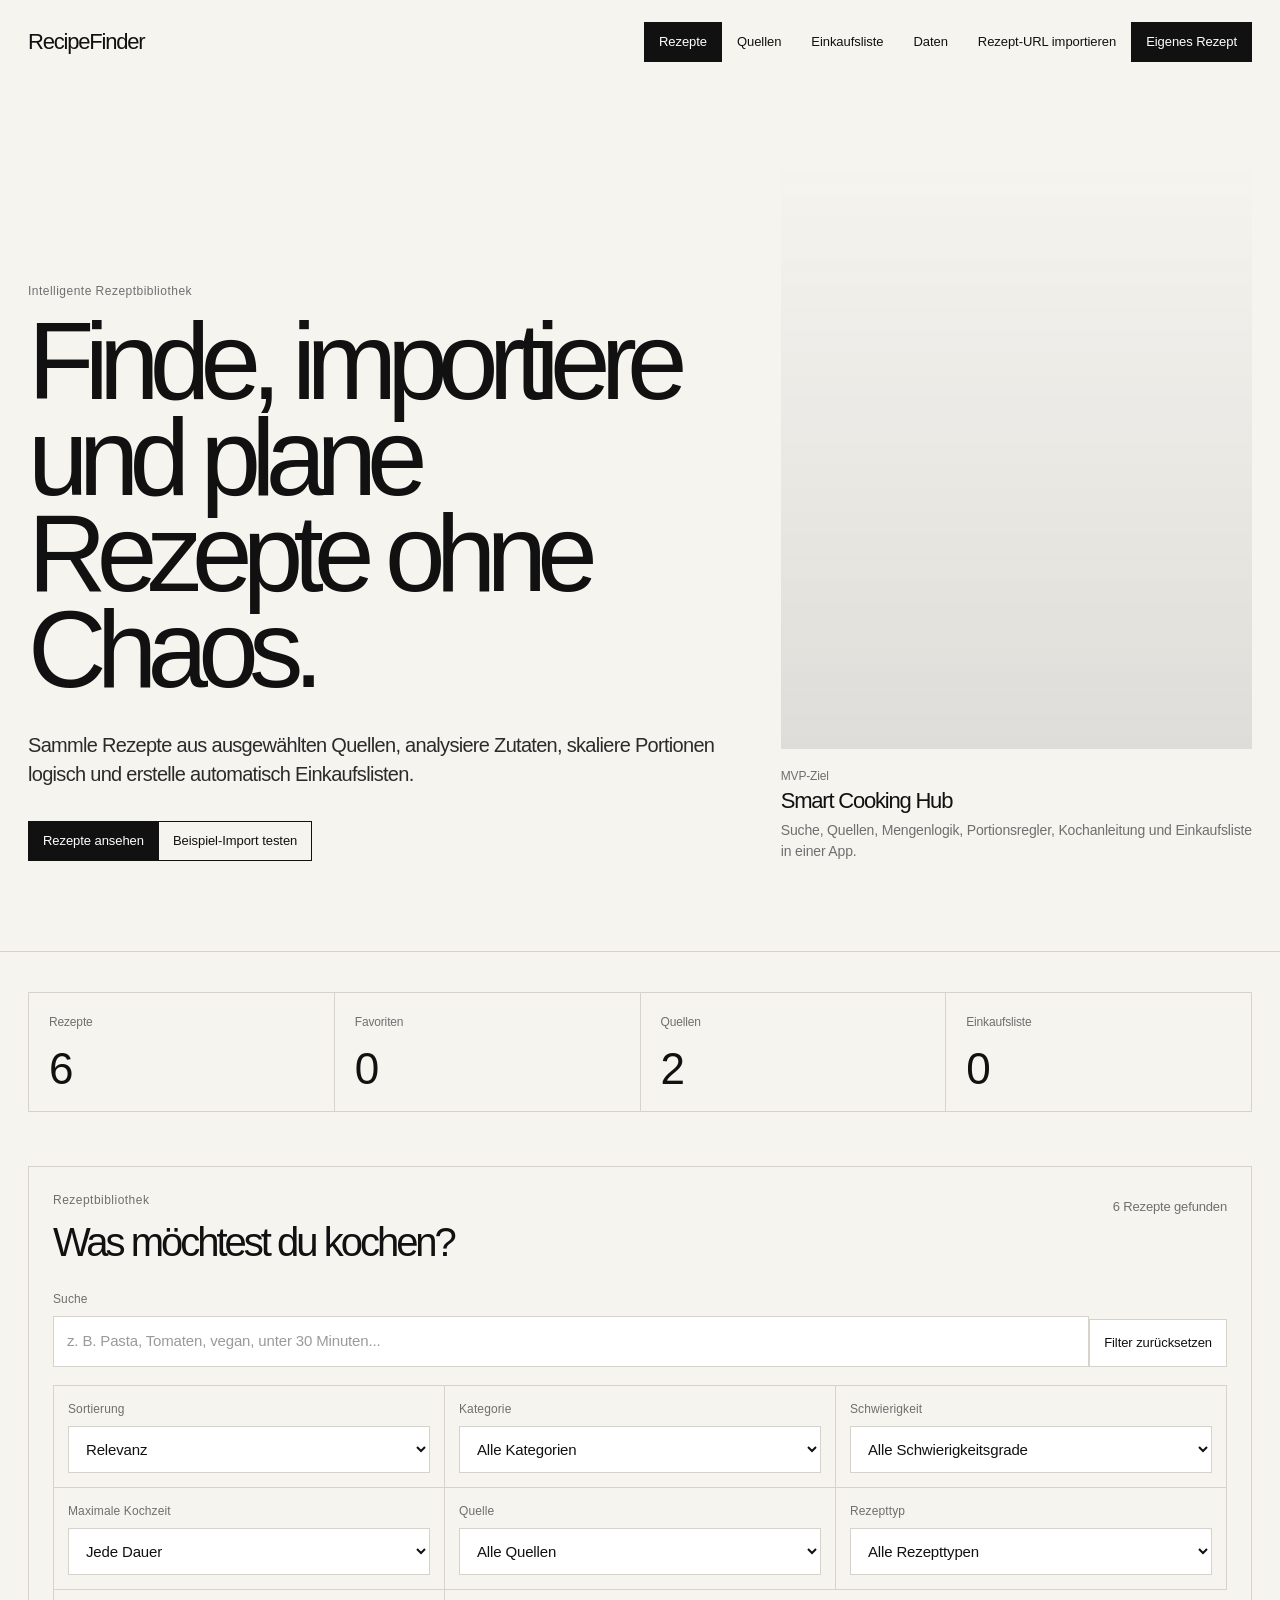
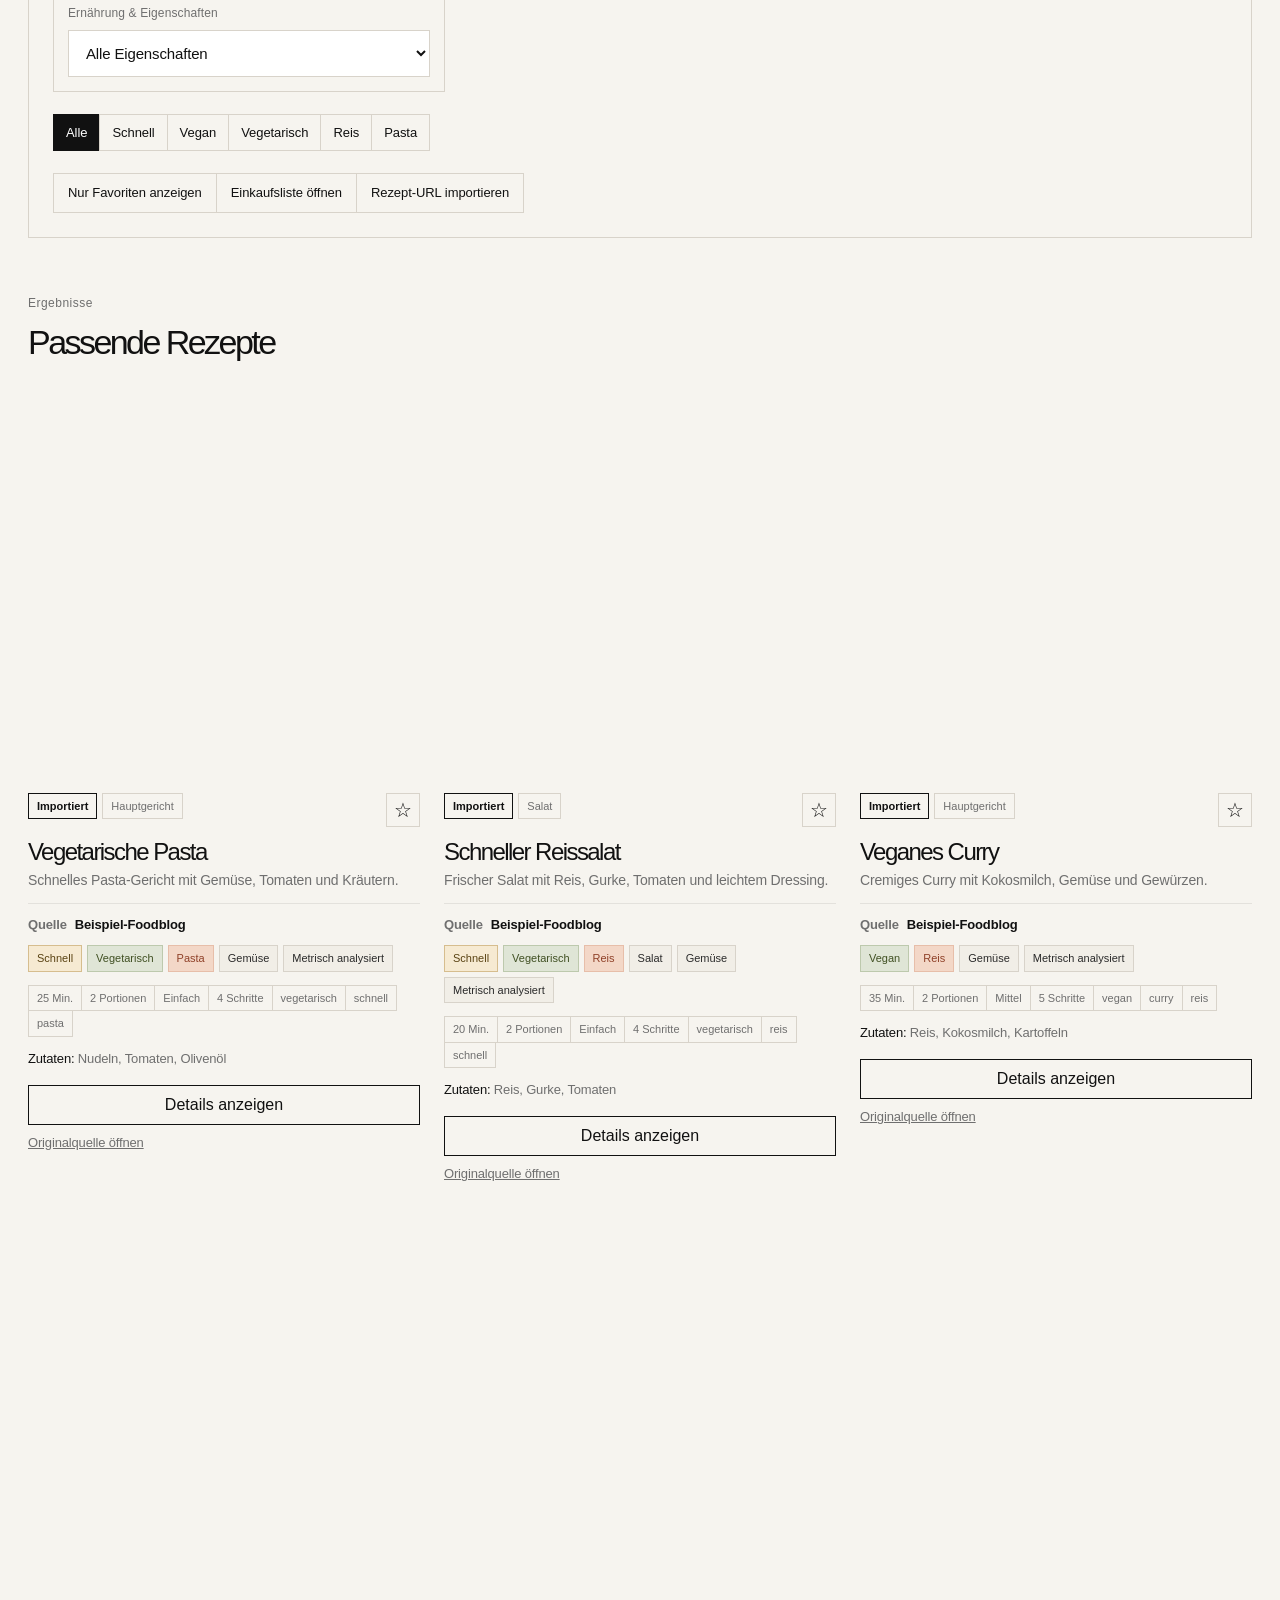
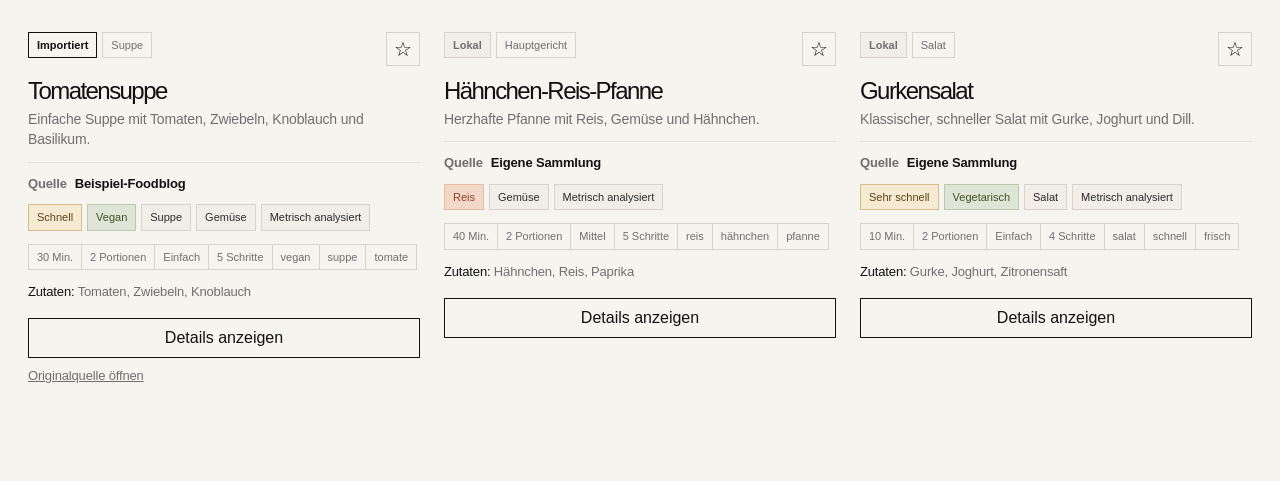
==== index.html @ 735d9ce2 "Add active filter chip script" ====
<!DOCTYPE html>
<html lang="de">
<head>
  <meta charset="UTF-8" />
  <meta name="viewport" content="width=device-width, initial-scale=1.0" />

  <title>RecipeFinder</title>

  <meta
    name="description"
    content="RecipeFinder ist eine moderne Rezept-App mit Rezeptsuche, erweiterten Filtern, Portionsskalierung, Einkaufsliste, Quellen-Manager, URL-Import-Simulation, Kochanleitungen, Rezeptbearbeitung, Quellenbearbeitung und Datenverwaltung."
  />

  <link rel="stylesheet" href="styles.css" />
</head>

<body>
  <a class="skip-link" href="#recipeLibrary">
    Direkt zu den Rezepten springen
  </a>

  <header class="app-header">
    <nav class="topbar" aria-label="Hauptnavigation">
      <a class="brand" href="#home" aria-label="RecipeFinder Startseite">
        <span class="brand-icon">🍽️</span>
        <span>RecipeFinder</span>
      </a>

      <div class="topbar-actions">
        <button class="nav-button active" type="button" data-view="recipes">
          Rezepte
        </button>

        <button class="nav-button" type="button" data-view="sources">
          Quellen
        </button>

        <button class="nav-button" type="button" data-view="shopping">
          Einkaufsliste
        </button>

        <button class="nav-button" type="button" data-view="settings">
          Daten
        </button>

        <button id="openUrlImportButton" class="ghost-button" type="button">
          Rezept-URL importieren
        </button>

        <button id="openAddRecipeButton" class="primary-button" type="button">
          Eigenes Rezept
        </button>
      </div>
    </nav>

    <section id="home" class="hero">
      <div class="hero-copy">
        <p class="eyebrow">Intelligente Rezeptbibliothek</p>

        <h1>Finde, importiere und plane Rezepte ohne Chaos.</h1>

        <p class="subtitle">
          Sammle Rezepte aus ausgewählten Quellen, analysiere Zutaten,
          skaliere Portionen logisch und erstelle automatisch Einkaufslisten.
        </p>

        <div class="hero-actions">
          <a class="primary-link" href="#recipeLibrary">
            Rezepte ansehen
          </a>

          <button id="openImportDemoButton" class="secondary-button" type="button">
            Beispiel-Import testen
          </button>
        </div>
      </div>

      <aside class="hero-card" aria-label="App-Vorteile">
        <div class="hero-card-icon">🥘</div>

        <p class="hero-card-label">MVP-Ziel</p>

        <h2>Smart Cooking Hub</h2>

        <p>
          Suche, Quellen, Mengenlogik, Portionsregler, Kochanleitung und Einkaufsliste in einer App.
        </p>
      </aside>
    </section>
  </header>

  <main class="container">
    <section class="dashboard" aria-label="App-Übersicht">
      <article class="stat-card">
        <span class="stat-label">Rezepte</span>
        <strong id="totalRecipeCount">0</strong>
      </article>

      <article class="stat-card">
        <span class="stat-label">Favoriten</span>
        <strong id="favoriteCount">0</strong>
      </article>

      <article class="stat-card">
        <span class="stat-label">Quellen</span>
        <strong id="sourceCount">0</strong>
      </article>

      <article class="stat-card">
        <span class="stat-label">Einkaufsliste</span>
        <strong id="shoppingCount">0</strong>
      </article>
    </section>

    <section id="recipesView" class="app-view active-view">
      <section id="recipeLibrary" class="search-panel" aria-label="Rezeptsuche und Filter">
        <div class="section-heading">
          <div>
            <p class="eyebrow">Rezeptbibliothek</p>
            <h2>Was möchtest du kochen?</h2>
          </div>

          <p id="resultCount" class="result-count">
            0 Rezepte gefunden
          </p>
        </div>

        <div class="search-row">
          <label class="search-label" for="searchInput">
            Suche
            <input
              id="searchInput"
              type="search"
              placeholder="z. B. Pasta, Tomaten, vegan, unter 30 Minuten..."
              autocomplete="off"
            />
          </label>

          <button id="resetFiltersButton" class="reset-button" type="button">
            Filter zurücksetzen
          </button>
        </div>

        <div class="filter-grid">
          <label>
            Sortierung
            <select id="sortSelect">
              <option value="relevance">Relevanz</option>
              <option value="time">Kochzeit</option>
              <option value="title">Alphabetisch</option>
              <option value="newest">Neueste zuerst</option>
            </select>
          </label>

          <label>
            Kategorie
            <select id="categorySelect">
              <option value="all">Alle Kategorien</option>
              <option value="Hauptgericht">Hauptgericht</option>
              <option value="Salat">Salat</option>
              <option value="Suppe">Suppe</option>
              <option value="Dessert">Dessert</option>
              <option value="Snack">Snack</option>
            </select>
          </label>

          <label>
            Schwierigkeit
            <select id="difficultySelect">
              <option value="all">Alle Schwierigkeitsgrade</option>
              <option value="Einfach">Einfach</option>
              <option value="Mittel">Mittel</option>
              <option value="Schwer">Schwer</option>
            </select>
          </label>

          <label>
            Maximale Kochzeit
            <select id="maxTimeSelect">
              <option value="all">Jede Dauer</option>
              <option value="15">Bis 15 Minuten</option>
              <option value="30">Bis 30 Minuten</option>
              <option value="45">Bis 45 Minuten</option>
              <option value="60">Bis 60 Minuten</option>
            </select>
          </label>

          <label>
            Quelle
            <select id="sourceFilterSelect">
              <option value="all">Alle Quellen</option>
            </select>
          </label>

          <label>
            Rezepttyp
            <select id="recipeTypeSelect">
              <option value="all">Alle Rezepttypen</option>
              <option value="custom">Eigene Rezepte</option>
              <option value="imported">Importierte Rezepte</option>
              <option value="local">Lokale Beispielrezepte</option>
            </select>
          </label>

          <label>
            Ernährung & Eigenschaften
            <select id="featureFilterSelect">
              <option value="all">Alle Eigenschaften</option>
              <option value="vegan">Vegan</option>
              <option value="vegetarisch">Vegetarisch</option>
              <option value="schnell">Schnell</option>
              <option value="sehr schnell">Sehr schnell</option>
              <option value="pasta">Pasta</option>
              <option value="reis">Reis</option>
              <option value="suppe">Suppe</option>
              <option value="salat">Salat</option>
              <option value="gemüse">Gemüse</option>
              <option value="glutenfrei">Glutenfrei</option>
              <option value="milchfrei">Milchfrei</option>
            </select>
          </label>
        </div>

        <div class="quick-filters" aria-label="Schnellfilter">
          <button class="quick-filter active" type="button" data-filter="all">
            Alle
          </button>

          <button class="quick-filter" type="button" data-filter="schnell">
            Schnell
          </button>

          <button class="quick-filter" type="button" data-filter="vegan">
            Vegan
          </button>

          <button class="quick-filter" type="button" data-filter="vegetarisch">
            Vegetarisch
          </button>

          <button class="quick-filter" type="button" data-filter="reis">
            Reis
          </button>

          <button class="quick-filter" type="button" data-filter="pasta">
            Pasta
          </button>
        </div>

        <div id="activeFilterChips" class="active-filter-chips" aria-live="polite"></div>

        <div class="toolbar">
          <div class="toolbar-actions">
            <button id="favoriteFilterButton" class="toolbar-button" type="button">
              Nur Favoriten anzeigen
            </button>

            <button id="openShoppingButton" class="toolbar-button" type="button">
              Einkaufsliste öffnen
            </button>

            <button id="openUrlImportButtonSecondary" class="toolbar-button" type="button">
              Rezept-URL importieren
            </button>
          </div>
        </div>
      </section>

      <section aria-labelledby="recipesHeading">
        <div class="section-heading compact">
          <div>
            <p class="eyebrow">Ergebnisse</p>
            <h2 id="recipesHeading">Passende Rezepte</h2>
          </div>
        </div>

        <div id="recipeGrid" class="recipe-grid"></div>
      </section>
    </section>

    <section id="sourcesView" class="app-view">
      <div class="section-heading">
        <div>
          <p class="eyebrow">Quellen-Manager</p>
          <h2>Rezeptquellen verwalten</h2>
        </div>

        <button id="openAddSourceButton" class="primary-button" type="button">
          Quelle hinzufügen
        </button>
      </div>

      <div class="info-card">
        <h3>Warum Quellen geprüft werden müssen</h3>

        <p>
          Der spätere echte Import muss prüfen, ob eine Homepage automatischen Zugriff erlaubt.
          Dieser Browser-Prototyp simuliert den Ablauf: Quelle hinzufügen, URL prüfen,
          Rezeptdaten erkennen, Zutaten analysieren und Mengen normalisieren.
        </p>
      </div>

      <div id="sourceList" class="source-list"></div>

      <section class="import-panel" aria-labelledby="importHeading">
        <div class="section-heading compact">
          <div>
            <p class="eyebrow">Import-Simulation</p>
            <h2 id="importHeading">Import-Warteschlange</h2>
          </div>

          <div class="toolbar-actions">
            <button id="openUrlImportButtonSources" class="secondary-button" type="button">
              Rezept-URL importieren
            </button>

            <button id="runImportSimulationButton" class="secondary-button" type="button">
              Beispiel-Import starten
            </button>
          </div>
        </div>

        <div id="importLog" class="import-log"></div>
      </section>
    </section>

    <section id="shoppingView" class="app-view">
      <div class="section-heading">
        <div>
          <p class="eyebrow">Planung</p>
          <h2>Einkaufsliste</h2>
        </div>

        <button id="clearShoppingListButton" class="danger-outline-button" type="button">
          Liste leeren
        </button>
      </div>

      <form id="manualShoppingForm" class="inline-form">
        <label for="manualShoppingInput">
          Eigene Zutat hinzufügen
        </label>

        <div class="inline-form-row">
          <input
            id="manualShoppingInput"
            type="text"
            placeholder="z. B. 500 g Kartoffeln"
          />

          <button class="primary-button" type="submit">
            Hinzufügen
          </button>
        </div>
      </form>

      <div id="shoppingListItems" class="shopping-list"></div>
    </section>

    <section id="settingsView" class="app-view">
      <div class="section-heading">
        <div>
          <p class="eyebrow">Datenverwaltung</p>
          <h2>Export, Import und Zurücksetzen</h2>
        </div>
      </div>

      <div class="settings-grid">
        <article class="settings-card">
          <h3>Daten exportieren</h3>

          <p>
            Exportiere deine lokalen Prototyp-Daten als JSON. Enthalten sind eigene Rezepte,
            Favoriten, Einkaufsliste, Quellen und Importprotokoll.
          </p>

          <div class="button-row">
            <button id="exportDataButton" class="primary-button" type="button">
              Export erzeugen
            </button>

            <button id="copyExportButton" class="secondary-button" type="button">
              Export kopieren
            </button>
          </div>

          <textarea
            id="exportDataOutput"
            class="data-textarea"
            placeholder="Hier erscheint dein Datenexport."
            readonly
          ></textarea>
        </article>

        <article class="settings-card">
          <h3>Daten importieren</h3>

          <p>
            Füge hier einen zuvor exportierten JSON-Text ein. Bestehende lokale Daten werden
            dadurch ersetzt.
          </p>

          <form id="importDataForm" class="recipe-form">
            <label>
              JSON-Daten
              <textarea
                id="importDataInput"
                class="data-textarea"
                placeholder="{ ... }"
                required
              ></textarea>
            </label>

            <button class="submit-button" type="submit">
              Daten importieren
            </button>
          </form>
        </article>

        <article class="settings-card danger-zone">
          <h3>Zurücksetzen</h3>

          <p>
            Diese Aktionen betreffen nur die Daten in deinem aktuellen Browser. GitHub-Dateien
            werden dadurch nicht verändert.
          </p>

          <div class="button-column">
            <button id="clearUserDataButton" class="danger-outline-button" type="button">
              Eigene Daten löschen
            </button>

            <button id="resetDemoDataButton" class="danger-button" type="button">
              Prototyp vollständig zurücksetzen
            </button>
          </div>
        </article>

        <article class="settings-card">
          <h3>Speicherort</h3>

          <p>
            Der aktuelle Prototyp nutzt <strong>localStorage</strong>. Das bedeutet:
            Deine Daten liegen lokal in diesem Browser und werden nicht zwischen Geräten synchronisiert.
          </p>

          <ul class="settings-list">
            <li>Eigene Rezepte: lokal gespeichert</li>
            <li>Favoriten: lokal gespeichert</li>
            <li>Einkaufsliste: lokal gespeichert</li>
            <li>Quellen: lokal gespeichert</li>
            <li>Importprotokoll: lokal gespeichert</li>
          </ul>
        </article>
      </div>
    </section>
  </main>

  <div id="detailModal" class="modal hidden" role="dialog" aria-modal="true" aria-labelledby="modalTitle">
    <div class="modal-backdrop" data-close-modal="detail"></div>

    <div class="modal-content large-modal">
      <button class="modal-close" type="button" data-close-modal="detail" aria-label="Details schließen">
        ×
      </button>

      <div id="modalImage" class="modal-image"></div>

      <div class="modal-body">
        <p id="modalCategory" class="eyebrow"></p>

        <h2 id="modalTitle"></h2>

        <p id="modalDescription"></p>

        <div class="modal-meta">
          <span id="modalTime" class="tag"></span>
          <span id="modalDifficulty" class="tag"></span>
          <span id="modalSourceName" class="tag"></span>
        </div>

        <section class="serving-panel" aria-label="Portionen anpassen">
          <div>
            <p class="panel-label">Portionen</p>
            <p id="servingInfo" class="serving-info">Original: 2 Portionen</p>
          </div>

          <div class="serving-controls">
            <button id="decreaseServingsButton" type="button" aria-label="Portionen reduzieren">
              −
            </button>

            <strong id="currentServings">2</strong>

            <button id="increaseServingsButton" type="button" aria-label="Portionen erhöhen">
              +
            </button>
          </div>
        </section>

        <section>
          <div class="section-heading compact">
            <div>
              <p class="eyebrow">Normalisierte Zutaten</p>
              <h3>Zutatenliste</h3>
            </div>

            <button id="toggleOriginalIngredientsButton" class="small-button" type="button">
              Original anzeigen
            </button>
          </div>

          <ul id="modalIngredients" class="ingredient-list"></ul>
        </section>

        <section class="instruction-section" aria-labelledby="instructionsHeading">
          <div class="section-heading compact">
            <div>
              <p class="eyebrow">Kochanleitung</p>
              <h3 id="instructionsHeading">Zubereitung</h3>
            </div>
          </div>

          <ol id="modalInstructions" class="instruction-list"></ol>
        </section>

        <div class="modal-actions">
          <button id="modalShoppingButton" class="success-button" type="button">
            Zutaten zur Einkaufsliste hinzufügen
          </button>

          <button id="modalFavoriteButton" class="favorite-action-button" type="button">
            Als Favorit speichern
          </button>

          <button id="modalEditButton" class="secondary-button hidden" type="button">
            Eigenes Rezept bearbeiten
          </button>

          <button id="modalDeleteButton" class="danger-button hidden" type="button">
            Eigenes Rezept löschen
          </button>

          <a id="modalSource" class="dark-link-button" href="#" target="_blank" rel="noopener noreferrer">
            Originalrezept öffnen
          </a>
        </div>
      </div>
    </div>
  </div>

  <div id="addRecipeModal" class="modal hidden" role="dialog" aria-modal="true" aria-labelledby="addRecipeTitle">
    <div class="modal-backdrop" data-close-modal="addRecipe"></div>

    <div class="modal-content">
      <button class="modal-close" type="button" data-close-modal="addRecipe" aria-label="Formular schließen">
        ×
      </button>

      <p class="eyebrow">Eigenes Rezept</p>

      <h2 id="addRecipeTitle">Rezept hinzufügen</h2>

      <p id="addRecipeIntro">
        Trage ein eigenes Rezept ein. Zutaten können mit Mengen angegeben werden,
        zum Beispiel: <strong>200 g Pasta</strong> oder <strong>Salz nach Geschmack</strong>.
      </p>

      <form id="addRecipeForm" class="recipe-form">
        <label>
          Rezeptname
          <input
            id="newRecipeTitle"
            type="text"
            placeholder="z. B. Zitronenpasta"
            required
          />
        </label>

        <label>
          Beschreibung
          <textarea
            id="newRecipeDescription"
            placeholder="Kurze Beschreibung des Rezepts"
            required
          ></textarea>
        </label>

        <div class="form-grid">
          <label>
            Kategorie
            <select id="newRecipeCategory">
              <option value="Hauptgericht">Hauptgericht</option>
              <option value="Salat">Salat</option>
              <option value="Suppe">Suppe</option>
              <option value="Dessert">Dessert</option>
              <option value="Snack">Snack</option>
            </select>
          </label>

          <label>
            Schwierigkeit
            <select id="newRecipeDifficulty">
              <option value="Einfach">Einfach</option>
              <option value="Mittel">Mittel</option>
              <option value="Schwer">Schwer</option>
            </select>
          </label>
        </div>

        <div class="form-grid">
          <label>
            Portionen
            <input
              id="newRecipeServings"
              type="number"
              min="1"
              max="20"
              value="2"
              required
            />
          </label>

          <label>
            Kochzeit in Minuten
            <input
              id="newRecipeTime"
              type="number"
              min="1"
              max="999"
              value="30"
              required
            />
          </label>
        </div>

        <label>
          Symbol
          <select id="newRecipeIcon">
            <option value="🍽️">🍽️ Allgemein</option>
            <option value="🍝">🍝 Pasta</option>
            <option value="🥗">🥗 Salat</option>
            <option value="🍛">🍛 Curry</option>
            <option value="🍅">🍅 Suppe</option>
            <option value="🍚">🍚 Reis</option>
            <option value="🍰">🍰 Dessert</option>
            <option value="🥪">🥪 Snack</option>
          </select>
        </label>

        <label>
          Zutaten
          <textarea
            id="newRecipeIngredients"
            placeholder="200 g Pasta&#10;1 EL Olivenöl&#10;Salz nach Geschmack"
            required
          ></textarea>

          <span class="form-help">
            Eine Zutat pro Zeile. Mengen werden im Prototyp einfach analysiert.
          </span>
        </label>

        <label>
          Zubereitungsschritte
          <textarea
            id="newRecipeInstructions"
            placeholder="Pasta in Salzwasser kochen.&#10;Olivenöl in einer Pfanne erhitzen.&#10;Alles vermengen und servieren."
          ></textarea>

          <span class="form-help">
            Ein Schritt pro Zeile. Wenn du das Feld leer lässt, erzeugt die App eine einfache Platzhalter-Anleitung.
          </span>
        </label>

        <label>
          Tags
          <input
            id="newRecipeTags"
            type="text"
            placeholder="schnell, vegetarisch, pasta"
          />

          <span class="form-help">
            Mehrere Tags mit Komma trennen.
          </span>
        </label>

        <label>
          Quellen-Link
          <input
            id="newRecipeSourceUrl"
            type="url"
            placeholder="https://example.com"
          />

          <span class="form-help">
            Optional. Bei eigenen Rezepten kannst du das Feld leer lassen.
          </span>
        </label>

        <button id="saveRecipeButton" class="submit-button" type="submit">
          Rezept speichern
        </button>
      </form>
    </div>
  </div>

  <div id="addSourceModal" class="modal hidden" role="dialog" aria-modal="true" aria-labelledby="addSourceTitle">
    <div class="modal-backdrop" data-close-modal="addSource"></div>

    <div class="modal-content">
      <button class="modal-close" type="button" data-close-modal="addSource" aria-label="Quelle schließen">
        ×
      </button>

      <p class="eyebrow">Rezeptquelle</p>

      <h2 id="addSourceTitle">Neue Homepage eintragen</h2>

      <p id="addSourceIntro">
        Im Browser-Prototyp wird der Import simuliert. In der späteren Backend-Version
        werden robots.txt, strukturierte Rezeptdaten, Sitemaps und Importfehler echt geprüft.
      </p>

      <form id="addSourceForm" class="recipe-form">
        <label>
          Quellenname
          <input
            id="newSourceName"
            type="text"
            placeholder="z. B. Mein Lieblings-Foodblog"
            required
          />
        </label>

        <label>
          Homepage-URL
          <input
            id="newSourceUrl"
            type="url"
            placeholder="https://example.com"
            required
          />
        </label>

        <label>
          Import-Häufigkeit
          <select id="newSourceFrequency">
            <option value="Manuell">Manuell</option>
            <option value="Wöchentlich">Wöchentlich</option>
            <option value="Täglich">Täglich</option>
          </select>
        </label>

        <button id="saveSourceButton" class="submit-button" type="submit">
          Quelle speichern
        </button>
      </form>
    </div>
  </div>

  <div id="importUrlModal" class="modal hidden" role="dialog" aria-modal="true" aria-labelledby="importUrlTitle">
    <div class="modal-backdrop" data-close-modal="importUrl"></div>

    <div class="modal-content">
      <button class="modal-close" type="button" data-close-modal="importUrl" aria-label="URL-Import schließen">
        ×
      </button>

      <p class="eyebrow">Rezept-URL importieren</p>

      <h2 id="importUrlTitle">Rezept aus URL hinzufügen</h2>

      <p>
        In diesem Browser-Prototyp wird der Import simuliert. Die App prüft die URL,
        erstellt einen nachvollziehbaren Importstatus und speichert ein normalisiertes
        Beispielrezept mit Original-Link.
      </p>

      <div class="notice-card">
        <strong>Hinweis:</strong>
        Echte Webseiten können erst mit einem Backend zuverlässig geladen werden.
        Dafür braucht die App später einen Import-Service, der CORS, robots.txt,
        strukturierte Rezeptdaten und rechtliche Vorgaben berücksichtigt.
      </div>

      <form id="importUrlForm" class="recipe-form">
        <label>
          Rezept-URL
          <input
            id="recipeUrlInput"
            type="url"
            placeholder="https://example.com/mein-rezept"
            required
          />
        </label>

        <label>
          Gewünschter Rezeptname
          <input
            id="recipeUrlTitleInput"
            type="text"
            placeholder="Optional, z. B. Cremige Pasta"
          />

          <span class="form-help">
            Wenn du nichts eingibst, erzeugt die App einen passenden Namen aus der URL.
          </span>
        </label>

        <button class="submit-button" type="submit">
          URL-Import simulieren
        </button>
      </form>
    </div>
  </div>

  <div id="toast" class="toast hidden" role="status" aria-live="polite"></div>

  <script src="script.js"></script>
  <script src="active-filters.js"></script>
</body>
</html>
---- styles.css ----
:root {
  --bg: #f6f4ef;
  --surface: #ffffff;
  --surface-soft: #f1eee7;
  --surface-muted: #e7e2d8;

  --text: #111111;
  --text-soft: #2b2b2b;
  --muted: #6f6f6f;
  --muted-light: #9a9a9a;

  --border: #d8d3ca;
  --border-strong: #a9a39a;

  --primary: #111111;
  --primary-hover: #343434;
  --accent: #c7b299;
  --accent-soft: #ece4d8;

  --warning: #f6ead2;
  --warning-strong: #d6bd8e;
  --danger: #e9c6bb;
  --danger-strong: #c98978;
  --success: #dfe5d6;
  --success-strong: #bdc9ad;
  --info: #e7e7e7;

  --shadow-soft: 0 14px 32px rgba(0, 0, 0, 0.045);
  --shadow-medium: 0 26px 70px rgba(0, 0, 0, 0.1);
  --shadow-strong: 0 34px 96px rgba(0, 0, 0, 0.34);

  --radius-none: 0;
  --content-width: 1320px;

  --photo-pasta: url("https://images.unsplash.com/photo-1551183053-bf91a1d81141?auto=format&fit=crop&w=1600&q=85");
  --photo-salad: url("https://images.unsplash.com/photo-1512621776951-a57141f2eefd?auto=format&fit=crop&w=1600&q=85");
  --photo-curry: url("https://images.unsplash.com/photo-1455619452474-d2be8b1e70cd?auto=format&fit=crop&w=1600&q=85");
  --photo-soup: url("https://images.unsplash.com/photo-1547592166-23ac45744acd?auto=format&fit=crop&w=1600&q=85");
  --photo-rice: url("https://images.unsplash.com/photo-1512058564366-18510be2db19?auto=format&fit=crop&w=1600&q=85");
  --photo-dessert: url("https://images.unsplash.com/photo-1488477181946-6428a0291777?auto=format&fit=crop&w=1600&q=85");
  --photo-snack: url("https://images.unsplash.com/photo-1528735602780-2552fd46c7af?auto=format&fit=crop&w=1600&q=85");
  --photo-default: url("https://images.unsplash.com/photo-1498837167922-ddd27525d352?auto=format&fit=crop&w=1600&q=85");
  --photo-hero: url("https://images.unsplash.com/photo-1495521821757-a1efb6729352?auto=format&fit=crop&w=1800&q=85");
}

* {
  box-sizing: border-box;
}

html {
  scroll-behavior: smooth;
}

body {
  margin: 0;
  background: var(--bg);
  color: var(--text);
  font-family:
    "Helvetica Neue",
    Helvetica,
    Arial,
    ui-sans-serif,
    system-ui,
    -apple-system,
    BlinkMacSystemFont,
    "Segoe UI",
    sans-serif;
  font-size: 16px;
  line-height: 1.5;
  letter-spacing: -0.01em;
}

body.modal-open {
  overflow: hidden;
}

button,
input,
select,
textarea {
  font: inherit;
}

button {
  color: inherit;
}

a {
  color: inherit;
}

.skip-link {
  position: fixed;
  top: 12px;
  left: 12px;
  z-index: 1000;
  transform: translateY(-140%);
  padding: 10px 14px;
  background: var(--text);
  color: white;
  font-size: 13px;
  font-weight: 600;
  text-decoration: none;
  transition: transform 0.2s ease;
}

.skip-link:focus {
  transform: translateY(0);
}

.app-header {
  background: var(--bg);
  border-bottom: 1px solid var(--border);
}

.topbar {
  width: min(var(--content-width), 100%);
  margin: 0 auto;
  padding: 22px 28px;
  display: grid;
  grid-template-columns: auto minmax(0, 1fr);
  gap: 24px;
  align-items: center;
}

.brand {
  display: inline-flex;
  align-items: center;
  gap: 10px;
  color: var(--text);
  font-size: 22px;
  font-weight: 500;
  letter-spacing: -0.055em;
  text-decoration: none;
}

.brand-icon {
  display: none;
}

.topbar-actions {
  display: flex;
  flex-wrap: wrap;
  justify-content: flex-end;
  gap: 0;
}

.nav-button,
.ghost-button,
.primary-button,
.secondary-button,
.primary-link,
.reset-button,
.toolbar-button,
.small-button,
.success-button,
.favorite-action-button,
.dark-link-button,
.danger-button,
.danger-outline-button,
.submit-button {
  min-height: 38px;
  border: 1px solid transparent;
  border-radius: 0;
  padding: 9px 14px;
  background: transparent;
  color: var(--text);
  font-size: 13px;
  font-weight: 500;
  letter-spacing: -0.005em;
  text-decoration: none;
  cursor: pointer;
  transition:
    background 0.18s ease,
    border-color 0.18s ease,
    color 0.18s ease,
    transform 0.18s ease;
}

.nav-button,
.ghost-button,
.secondary-button,
.reset-button,
.toolbar-button,
.small-button {
  border-color: transparent;
}

.nav-button:hover,
.ghost-button:hover,
.secondary-button:hover,
.reset-button:hover,
.toolbar-button:hover,
.small-button:hover {
  background: var(--surface-soft);
}

.nav-button.active,
.toolbar-button.active {
  background: var(--text);
  border-color: var(--text);
  color: white;
}

.primary-button,
.primary-link,
.submit-button {
  display: inline-flex;
  justify-content: center;
  align-items: center;
  background: var(--text);
  border-color: var(--text);
  color: white;
}

.primary-button:hover,
.primary-link:hover,
.submit-button:hover {
  background: var(--primary-hover);
  border-color: var(--primary-hover);
}

.secondary-button {
  display: inline-flex;
  justify-content: center;
  align-items: center;
  border-color: var(--border);
}

.hero {
  width: min(var(--content-width), 100%);
  margin: 0 auto;
  padding: 76px 28px 90px;
  display: grid;
  grid-template-columns: minmax(0, 0.95fr) minmax(360px, 0.65fr);
  gap: 64px;
  align-items: end;
}

.hero-copy {
  max-width: 860px;
}

.eyebrow {
  margin: 0 0 14px;
  color: var(--muted);
  font-size: 12px;
  font-weight: 500;
  letter-spacing: 0.04em;
  text-transform: none;
}

h1,
h2,
h3,
p {
  overflow-wrap: break-word;
}

h1,
h2,
h3 {
  color: var(--text);
  font-family:
    "Helvetica Neue",
    Helvetica,
    Arial,
    ui-sans-serif,
    system-ui,
    -apple-system,
    BlinkMacSystemFont,
    "Segoe UI",
    sans-serif;
}

h1 {
  margin: 0;
  max-width: 980px;
  font-size: clamp(54px, 8.5vw, 128px);
  line-height: 0.88;
  letter-spacing: -0.09em;
  font-weight: 400;
}

.subtitle {
  max-width: 700px;
  margin: 34px 0 0;
  color: var(--text-soft);
  font-size: 20px;
  line-height: 1.45;
  letter-spacing: -0.035em;
}

.hero-actions {
  display: flex;
  flex-wrap: wrap;
  gap: 0;
  margin-top: 32px;
}

.hero-actions .primary-link,
.hero-actions .secondary-button {
  border: 1px solid var(--text);
}

.hero-actions .secondary-button {
  margin-left: -1px;
}

.hero-card {
  position: relative;
  overflow: hidden;
  background: transparent;
  border: none;
  border-radius: 0;
  padding: 0;
  box-shadow: none;
}

.hero-card::before {
  content: "";
  display: block;
  aspect-ratio: 4 / 5;
  width: 100%;
  margin: 0 0 18px;
  background:
    linear-gradient(180deg, rgba(17, 17, 17, 0), rgba(17, 17, 17, 0.1)),
    var(--photo-hero);
  background-size: cover;
  background-position: center;
}

.hero-card-icon {
  display: none;
}

.hero-card-label {
  margin: 0 0 4px;
  color: var(--muted);
  font-size: 12px;
  font-weight: 500;
}

.hero-card h2 {
  margin: 0 0 8px;
  font-size: 22px;
  line-height: 1.08;
  letter-spacing: -0.055em;
  font-weight: 400;
}

.hero-card p:last-child {
  margin: 0;
  color: var(--muted);
  font-size: 14px;
  line-height: 1.45;
}

.container {
  width: min(var(--content-width), 100%);
  margin: 0 auto;
  padding: 40px 28px 96px;
}

.dashboard {
  display: grid;
  grid-template-columns: repeat(4, 1fr);
  gap: 0;
  margin-bottom: 54px;
  border-top: 1px solid var(--border);
  border-left: 1px solid var(--border);
}

.stat-card {
  background: transparent;
  border-right: 1px solid var(--border);
  border-bottom: 1px solid var(--border);
  border-radius: 0;
  padding: 20px;
  box-shadow: none;
}

.stat-label {
  display: block;
  margin-bottom: 16px;
  color: var(--muted);
  font-size: 12px;
  font-weight: 500;
}

.stat-card strong {
  display: block;
  font-size: 44px;
  line-height: 1;
  letter-spacing: -0.08em;
  font-weight: 400;
}

.app-view {
  display: none;
}

.app-view.active-view {
  display: block;
}

.search-panel,
.info-card,
.import-panel,
.inline-form {
  background: transparent;
  border: 1px solid var(--border);
  border-radius: 0;
  padding: 24px;
  box-shadow: none;
}

.search-panel {
  margin-bottom: 56px;
}

.section-heading {
  display: flex;
  justify-content: space-between;
  align-items: flex-start;
  gap: 24px;
  margin-bottom: 28px;
}

.section-heading h2,
.section-heading h3 {
  margin: 0;
  font-size: 40px;
  line-height: 0.98;
  letter-spacing: -0.075em;
  font-weight: 400;
}

.section-heading.compact {
  align-items: flex-end;
  margin-bottom: 28px;
}

.section-heading.compact h2,
.section-heading.compact h3 {
  font-size: 34px;
}

.result-count {
  margin: 6px 0 0;
  color: var(--muted);
  font-size: 13px;
  font-weight: 400;
  white-space: nowrap;
}

.search-row {
  display: grid;
  grid-template-columns: minmax(0, 1fr) auto;
  gap: 0;
  align-items: end;
  margin-bottom: 18px;
}

.search-label,
.filter-grid label,
.recipe-form label,
.inline-form label {
  display: grid;
  gap: 8px;
  color: var(--muted);
  font-size: 12px;
  font-weight: 500;
  letter-spacing: 0.01em;
  text-transform: none;
}

input,
select,
textarea {
  width: 100%;
  border: 1px solid var(--border);
  border-radius: 0;
  padding: 13px 13px;
  background: var(--surface);
  color: var(--text);
  font-size: 15px;
  letter-spacing: -0.01em;
  text-transform: none;
}

textarea {
  min-height: 104px;
  resize: vertical;
  line-height: 1.48;
}

input::placeholder,
textarea::placeholder {
  color: var(--muted-light);
}

input:focus,
select:focus,
textarea:focus,
button:focus,
a:focus {
  outline: 2px solid var(--text);
  outline-offset: 2px;
}

.reset-button {
  min-height: 48px;
  border-color: var(--border);
  background: var(--surface);
}

.filter-grid {
  display: grid;
  grid-template-columns: repeat(3, 1fr);
  gap: 0;
  margin-bottom: 22px;
  border-top: 1px solid var(--border);
  border-left: 1px solid var(--border);
}

.filter-grid label {
  padding: 14px;
  border-right: 1px solid var(--border);
  border-bottom: 1px solid var(--border);
}

.filter-grid input,
.filter-grid select {
  border-color: var(--border);
}

.quick-filters {
  display: flex;
  flex-wrap: wrap;
  gap: 0;
  padding-top: 0;
}

.quick-filter {
  min-height: 36px;
  border: 1px solid var(--border);
  border-radius: 0;
  margin-left: -1px;
  padding: 8px 12px;
  background: transparent;
  color: var(--text);
  font-size: 13px;
  font-weight: 400;
  letter-spacing: -0.005em;
  text-transform: none;
  cursor: pointer;
  transition:
    background 0.18s ease,
    color 0.18s ease,
    border-color 0.18s ease;
}

.quick-filter:first-child {
  margin-left: 0;
}

.quick-filter:hover {
  background: var(--surface-soft);
}

.quick-filter.active {
  background: var(--text);
  border-color: var(--text);
  color: white;
}

.toolbar {
  display: flex;
  justify-content: space-between;
  align-items: center;
  gap: 12px;
  margin-top: 22px;
  margin-bottom: 0;
}

.toolbar-actions {
  display: flex;
  flex-wrap: wrap;
  gap: 0;
}

.toolbar-button {
  border-color: var(--border);
  margin-left: -1px;
}

.toolbar-button:first-child {
  margin-left: 0;
}

.recipe-grid {
  display: grid;
  grid-template-columns: repeat(3, 1fr);
  gap: 42px 24px;
}

.recipe-card {
  overflow: visible;
  background: transparent;
  border: none;
  border-radius: 0;
  box-shadow: none;
  transition: opacity 0.18s ease;
}

.recipe-card:hover {
  transform: none;
  box-shadow: none;
}

.recipe-card:hover .recipe-image {
  filter: grayscale(0);
}

.recipe-image {
  display: block;
  min-height: 390px;
  border: none;
  font-size: 0;
  color: transparent;
  background-size: cover;
  background-position: center;
  position: relative;
  filter: grayscale(12%);
  transition: filter 0.18s ease;
}

.recipe-image::after {
  content: "";
  position: absolute;
  inset: 0;
  background: transparent;
}

.image-pasta {
  background-image: var(--photo-pasta);
}

.image-salad {
  background-image: var(--photo-salad);
}

.image-curry {
  background-image: var(--photo-curry);
}

.image-soup {
  background-image: var(--photo-soup);
}

.image-rice {
  background-image: var(--photo-rice);
}

.image-dessert {
  background-image: var(--photo-dessert);
}

.image-snack {
  background-image: var(--photo-snack);
}

.image-default {
  background-image: var(--photo-default);
}

.recipe-card-content {
  padding: 16px 0 0;
}

.card-header {
  display: flex;
  justify-content: space-between;
  align-items: center;
  gap: 12px;
}

.recipe-card h3 {
  margin: 12px 0 6px;
  font-size: 24px;
  line-height: 1.06;
  letter-spacing: -0.065em;
  font-weight: 400;
}

.recipe-card p {
  margin: 0;
  color: var(--muted);
  font-size: 14px;
  line-height: 1.45;
}

.favorite-button {
  display: grid;
  place-items: center;
  flex: 0 0 auto;
  width: 34px;
  height: 34px;
  border: 1px solid var(--border);
  border-radius: 0;
  background: transparent;
  color: var(--text);
  font-size: 20px;
  cursor: pointer;
}

.favorite-button:hover {
  background: var(--surface-soft);
  border-color: var(--text);
}

.meta {
  display: flex;
  flex-wrap: wrap;
  gap: 0;
  margin-top: 14px;
}

.tag {
  display: inline-flex;
  align-items: center;
  min-height: 24px;
  border: 1px solid var(--border);
  border-radius: 0;
  background: transparent;
  margin-right: -1px;
  margin-bottom: -1px;
  padding: 4px 8px;
  color: var(--muted);
  font-size: 11px;
  font-weight: 400;
  letter-spacing: 0;
  text-transform: none;
}

.tag.user-tag,
.tag.import-tag {
  background: transparent;
  border-color: var(--text);
  color: var(--text);
}

.ingredients-preview {
  margin-top: 14px;
  color: var(--muted);
  font-size: 13px;
  line-height: 1.45;
}

.ingredients-preview strong {
  color: var(--text);
  font-weight: 500;
}

.card-actions {
  display: grid;
  gap: 8px;
  margin-top: 16px;
}

.detail-button {
  width: 100%;
  min-height: 40px;
  border: 1px solid var(--text);
  border-radius: 0;
  background: transparent;
  color: var(--text);
  font-weight: 400;
  cursor: pointer;
}

.detail-button:hover {
  background: var(--text);
  color: white;
}

.source-link {
  display: inline-flex;
  justify-content: flex-start;
  color: var(--muted);
  font-size: 13px;
  font-weight: 400;
  text-decoration: underline;
  text-transform: none;
}

.empty {
  grid-column: 1 / -1;
  padding: 36px;
  border: 1px solid var(--border);
  border-radius: 0;
  background: transparent;
  color: var(--muted);
  text-align: center;
}

.info-card,
.notice-card {
  margin-bottom: 22px;
}

.info-card h3 {
  margin: 0 0 8px;
  font-size: 26px;
  line-height: 1.05;
  letter-spacing: -0.065em;
  font-weight: 400;
}

.info-card p {
  margin: 0;
  color: var(--muted);
  line-height: 1.55;
}

.notice-card {
  border: 1px solid var(--border);
  border-radius: 0;
  background: var(--surface-soft);
  padding: 16px;
  color: var(--text-soft);
  line-height: 1.5;
}

.notice-card strong {
  color: var(--text);
  font-weight: 500;
}

.source-list {
  display: grid;
  gap: 0;
  margin-bottom: 28px;
  border-top: 1px solid var(--border);
}

.source-card {
  display: grid;
  grid-template-columns: minmax(0, 1fr) auto;
  gap: 18px;
  align-items: start;
  border: none;
  border-bottom: 1px solid var(--border);
  border-radius: 0;
  background: transparent;
  padding: 20px 0;
  box-shadow: none;
}

.source-card h3 {
  margin: 0 0 6px;
  font-size: 25px;
  line-height: 1.06;
  letter-spacing: -0.065em;
  font-weight: 400;
}

.source-card p {
  margin: 0;
  color: var(--muted);
  line-height: 1.45;
}

.source-meta {
  display: flex;
  flex-wrap: wrap;
  gap: 0;
  margin-top: 12px;
}

.source-actions {
  display: flex;
  flex-wrap: wrap;
  justify-content: flex-end;
  gap: 0;
}

.source-actions button {
  border-color: var(--border);
  margin-left: -1px;
}

.status-pill {
  display: inline-flex;
  align-items: center;
  min-height: 24px;
  border: 1px solid var(--border);
  border-radius: 0;
  margin-right: -1px;
  padding: 4px 8px;
  background: transparent;
  color: var(--muted);
  font-size: 11px;
  font-weight: 400;
}

.status-active,
.status-paused,
.status-error {
  background: transparent;
  color: var(--text);
}

.import-panel {
  margin-top: 20px;
}

.import-log {
  display: grid;
  gap: 0;
  border-top: 1px solid var(--border);
}

.import-log-item {
  border: none;
  border-bottom: 1px solid var(--border);
  border-radius: 0;
  background: transparent;
  padding: 14px 0;
  color: var(--muted);
  line-height: 1.45;
}

.import-log-item strong {
  color: var(--text);
  font-weight: 500;
}

.inline-form {
  margin-bottom: 24px;
}

.inline-form-row {
  display: grid;
  grid-template-columns: minmax(0, 1fr) auto;
  gap: 0;
  margin-top: 8px;
}

.inline-form-row button {
  border-color: var(--text);
}

.shopping-list {
  display: grid;
  gap: 0;
  border-top: 1px solid var(--border);
}

.shopping-item {
  display: grid;
  grid-template-columns: 32px minmax(0, 1fr) auto;
  gap: 12px;
  align-items: center;
  border: none;
  border-bottom: 1px solid var(--border);
  border-radius: 0;
  background: transparent;
  padding: 14px 0;
  box-shadow: none;
}

.shopping-item input {
  width: auto;
}

.shopping-item-name {
  font-weight: 400;
}

.shopping-item-name.checked {
  color: var(--muted-light);
  text-decoration: line-through;
}

.shopping-item-note {
  display: block;
  margin-top: 3px;
  color: var(--muted-light);
  font-size: 13px;
  font-weight: 400;
}

.remove-shopping-item {
  width: 34px;
  height: 34px;
  border: 1px solid var(--border);
  border-radius: 0;
  background: transparent;
  font-size: 20px;
  cursor: pointer;
}

.remove-shopping-item:hover {
  background: var(--text);
  border-color: var(--text);
  color: white;
}

.settings-grid {
  display: grid;
  grid-template-columns: 1fr 1fr;
  gap: 0;
  border-top: 1px solid var(--border);
  border-left: 1px solid var(--border);
}

.settings-card {
  background: transparent;
  border: none;
  border-right: 1px solid var(--border);
  border-bottom: 1px solid var(--border);
  border-radius: 0;
  padding: 24px;
  box-shadow: none;
}

.settings-card h3 {
  margin: 0 0 10px;
  font-size: 28px;
  line-height: 1.05;
  letter-spacing: -0.07em;
  font-weight: 400;
}

.settings-card p {
  margin: 0 0 16px;
  color: var(--muted);
  line-height: 1.55;
}

.settings-card.danger-zone {
  border-color: var(--border);
  background: transparent;
}

.button-row {
  display: flex;
  flex-wrap: wrap;
  gap: 0;
  margin-bottom: 14px;
}

.button-row button {
  border-color: var(--border);
  margin-left: -1px;
}

.button-row button:first-child {
  margin-left: 0;
}

.button-column {
  display: grid;
  gap: 0;
}

.button-column button {
  border-color: var(--border);
  margin-top: -1px;
}

.button-column button:first-child {
  margin-top: 0;
}

.data-textarea {
  min-height: 220px;
  font-family:
    ui-monospace,
    SFMono-Regular,
    Menlo,
    Monaco,
    Consolas,
    "Liberation Mono",
    monospace;
  font-size: 13px;
  line-height: 1.45;
  white-space: pre;
}

.settings-list {
  margin: 0;
  padding-left: 18px;
  color: var(--muted);
  line-height: 1.8;
}

.modal {
  position: fixed;
  inset: 0;
  z-index: 100;
  display: grid;
  place-items: center;
  padding: 20px;
}

.hidden {
  display: none !important;
}

.modal-backdrop {
  position: absolute;
  inset: 0;
  background: rgba(17, 17, 17, 0.62);
}

.modal-content {
  position: relative;
  width: min(100%, 640px);
  max-height: 90vh;
  overflow-y: auto;
  border: none;
  border-radius: 0;
  background: var(--bg);
  box-shadow: var(--shadow-strong);
}

.large-modal {
  width: min(100%, 1060px);
}

.modal-close {
  position: absolute;
  top: 14px;
  right: 14px;
  z-index: 2;
  display: grid;
  place-items: center;
  width: 40px;
  height: 40px;
  border: 1px solid var(--surface);
  border-radius: 0;
  background: rgba(246, 244, 239, 0.9);
  font-size: 26px;
  cursor: pointer;
}

.modal-close:hover {
  background: var(--text);
  border-color: var(--text);
  color: white;
}

.modal-image {
  display: block;
  min-height: 460px;
  border: none;
  font-size: 0;
  color: transparent;
  background-size: cover;
  background-position: center;
  position: relative;
  filter: grayscale(8%);
}

.modal-image::after {
  content: "";
  position: absolute;
  inset: 0;
  background: transparent;
}

.modal-body,
.modal-content > form,
.modal-content > p,
.modal-content > h2,
.modal-content > .eyebrow,
.modal-content > .notice-card {
  padding-left: 30px;
  padding-right: 30px;
}

.modal-content > .eyebrow {
  padding-top: 30px;
}

.modal-content > h2 {
  margin: 0 0 12px;
  font-size: 44px;
  line-height: 0.98;
  letter-spacing: -0.08em;
  font-weight: 400;
}

.modal-content > p {
  margin-top: 0;
  color: var(--muted);
  line-height: 1.55;
}

.modal-content > .notice-card {
  margin-left: 30px;
  margin-right: 30px;
  padding: 16px;
}

.modal-body {
  padding-top: 30px;
  padding-bottom: 34px;
}

.modal-body h2 {
  margin: 0 0 12px;
  font-size: clamp(38px, 6vw, 72px);
  line-height: 0.95;
  letter-spacing: -0.09em;
  font-weight: 400;
}

.modal-body p {
  color: var(--muted);
  line-height: 1.55;
}

.modal-meta {
  display: flex;
  flex-wrap: wrap;
  gap: 0;
  margin: 20px 0;
}

.serving-panel {
  display: flex;
  justify-content: space-between;
  align-items: center;
  gap: 18px;
  border: 1px solid var(--border);
  border-radius: 0;
  background: transparent;
  padding: 16px;
  margin: 26px 0;
}

.panel-label {
  margin: 0 0 4px;
  color: var(--muted);
  font-size: 12px;
  font-weight: 400;
}

.serving-info {
  margin: 0;
  color: var(--text);
  font-weight: 400;
}

.serving-controls {
  display: inline-grid;
  grid-template-columns: 42px 54px 42px;
  align-items: center;
  gap: 0;
}

.serving-controls button {
  width: 42px;
  height: 42px;
  border: 1px solid var(--text);
  border-radius: 0;
  background: transparent;
  color: var(--text);
  font-size: 22px;
  font-weight: 400;
  cursor: pointer;
}

.serving-controls button:hover {
  background: var(--text);
  color: white;
}

.serving-controls button:disabled {
  opacity: 0.35;
  cursor: not-allowed;
}

.serving-controls strong {
  text-align: center;
  font-size: 24px;
  font-weight: 400;
  letter-spacing: -0.055em;
}

.ingredient-list {
  display: grid;
  gap: 0;
  padding: 0;
  margin: 0;
  list-style: none;
  border-top: 1px solid var(--border);
}

.ingredient-item {
  border: none;
  border-bottom: 1px solid var(--border);
  border-radius: 0;
  background: transparent;
  padding: 13px 0;
}

.ingredient-main {
  display: flex;
  justify-content: space-between;
  gap: 12px;
  font-weight: 400;
}

.ingredient-note {
  display: block;
  margin-top: 5px;
  color: var(--muted);
  font-size: 13px;
  line-height: 1.4;
}

.instruction-section {
  margin-top: 34px;
}

.instruction-list {
  display: grid;
  gap: 0;
  margin: 0;
  padding: 0;
  list-style: none;
  counter-reset: cooking-step;
  border-top: 1px solid var(--border);
}

.instruction-item {
  position: relative;
  display: grid;
  grid-template-columns: 54px minmax(0, 1fr);
  gap: 14px;
  align-items: start;
  border: none;
  border-bottom: 1px solid var(--border);
  border-radius: 0;
  background: transparent;
  padding: 18px 0;
  counter-increment: cooking-step;
}

.instruction-item::before {
  content: counter(cooking-step);
  display: grid;
  place-items: start;
  width: 44px;
  height: auto;
  border-radius: 0;
  background: transparent;
  color: var(--muted);
  font-size: 15px;
  font-weight: 400;
}

.instruction-content {
  display: grid;
  gap: 6px;
}

.instruction-content strong {
  font-size: 15px;
  line-height: 1.38;
  font-weight: 400;
}

.instruction-content p {
  margin: 0;
  color: var(--muted);
  line-height: 1.55;
}

.instruction-empty {
  border: 1px solid var(--border);
  border-radius: 0;
  background: transparent;
  padding: 16px;
  color: var(--muted);
  line-height: 1.55;
}

.modal-actions {
  display: grid;
  gap: 0;
  margin-top: 28px;
  border-top: 1px solid var(--border);
  border-left: 1px solid var(--border);
}

.modal-actions > * {
  border-right: 1px solid var(--border) !important;
  border-bottom: 1px solid var(--border) !important;
}

.success-button,
.favorite-action-button,
.danger-button,
.danger-outline-button {
  background: transparent;
  color: var(--text);
}

.success-button:hover,
.favorite-action-button:hover,
.danger-button:hover,
.danger-outline-button:hover {
  background: var(--text);
  border-color: var(--text);
  color: white;
}

.dark-link-button {
  display: inline-flex;
  justify-content: center;
  align-items: center;
  background: var(--text);
  color: white;
}

.dark-link-button:hover {
  background: var(--primary-hover);
}

.recipe-form {
  display: grid;
  gap: 16px;
  padding-bottom: 30px;
}

.form-grid {
  display: grid;
  grid-template-columns: 1fr 1fr;
  gap: 14px;
}

.form-help {
  color: var(--muted-light);
  font-size: 13px;
  font-weight: 400;
  line-height: 1.35;
  letter-spacing: 0;
  text-transform: none;
}

.toast {
  position: fixed;
  right: 20px;
  bottom: 20px;
  z-index: 200;
  width: min(420px, calc(100vw - 40px));
  border: 1px solid var(--text);
  border-radius: 0;
  background: var(--text);
  color: white;
  padding: 14px 16px;
  box-shadow: var(--shadow-medium);
  font-weight: 400;
}

@media (max-width: 1080px) {
  .hero {
    grid-template-columns: 1fr;
  }

  .hero-card {
    max-width: 560px;
  }

  .recipe-grid {
    grid-template-columns: repeat(2, 1fr);
  }

  .filter-grid {
    grid-template-columns: repeat(2, 1fr);
  }

  .source-card {
    grid-template-columns: 1fr;
  }

  .source-actions {
    justify-content: flex-start;
  }
}

@media (max-width: 860px) {
  .topbar {
    grid-template-columns: 1fr;
  }

  .topbar-actions {
    justify-content: flex-start;
  }

  .dashboard,
  .settings-grid {
    grid-template-columns: repeat(2, 1fr);
  }

  .recipe-image {
    min-height: 340px;
  }
}

@media (max-width: 720px) {
  .topbar {
    align-items: flex-start;
    padding: 18px;
  }

  .topbar-actions {
    width: 100%;
    display: grid;
    grid-template-columns: 1fr;
  }

  .nav-button,
  .ghost-button,
  .primary-button,
  .secondary-button,
  .primary-link,
  .toolbar-button,
  .reset-button {
    width: 100%;
  }

  .hero {
    padding: 48px 18px 58px;
    gap: 42px;
  }

  h1 {
    font-size: clamp(48px, 15vw, 76px);
  }

  .subtitle {
    font-size: 18px;
  }

  .hero-actions {
    display: grid;
    grid-template-columns: 1fr;
  }

  .hero-actions .secondary-button {
    margin-left: 0;
    margin-top: -1px;
  }

  .container {
    padding-left: 18px;
    padding-right: 18px;
  }

  .dashboard,
  .settings-grid,
  .filter-grid,
  .recipe-grid,
  .search-row,
  .inline-form-row,
  .form-grid {
    grid-template-columns: 1fr;
  }

  .section-heading,
  .toolbar,
  .serving-panel {
    align-items: flex-start;
    flex-direction: column;
  }

  .section-heading h2,
  .section-heading h3 {
    font-size: 34px;
  }

  .result-count {
    white-space: normal;
  }

  .recipe-grid {
    gap: 40px;
  }

  .recipe-image {
    min-height: 330px;
  }

  .quick-filters,
  .toolbar-actions {
    display: grid;
    grid-template-columns: 1fr;
  }

  .quick-filter,
  .toolbar-button {
    margin-left: 0;
    margin-top: -1px;
  }

  .quick-filter:first-child,
  .toolbar-button:first-child {
    margin-top: 0;
  }

  .modal {
    padding: 10px;
  }

  .modal-content,
  .large-modal {
    width: 100%;
  }

  .modal-image {
    min-height: 300px;
  }

  .modal-body,
  .modal-content > form,
  .modal-content > p,
  .modal-content > h2,
  .modal-content > .eyebrow,
  .modal-content > .notice-card {
    padding-left: 20px;
    padding-right: 20px;
  }

  .modal-content > .notice-card {
    margin-left: 20px;
    margin-right: 20px;
  }

  .modal-body h2,
  .modal-content > h2 {
    font-size: 38px;
  }

  .button-row {
    display: grid;
    grid-template-columns: 1fr;
  }

  .button-row button {
    margin-left: 0;
    margin-top: -1px;
  }

  .button-row button:first-child {
    margin-top: 0;
  }

  .instruction-item {
    grid-template-columns: 38px minmax(0, 1fr);
  }
}
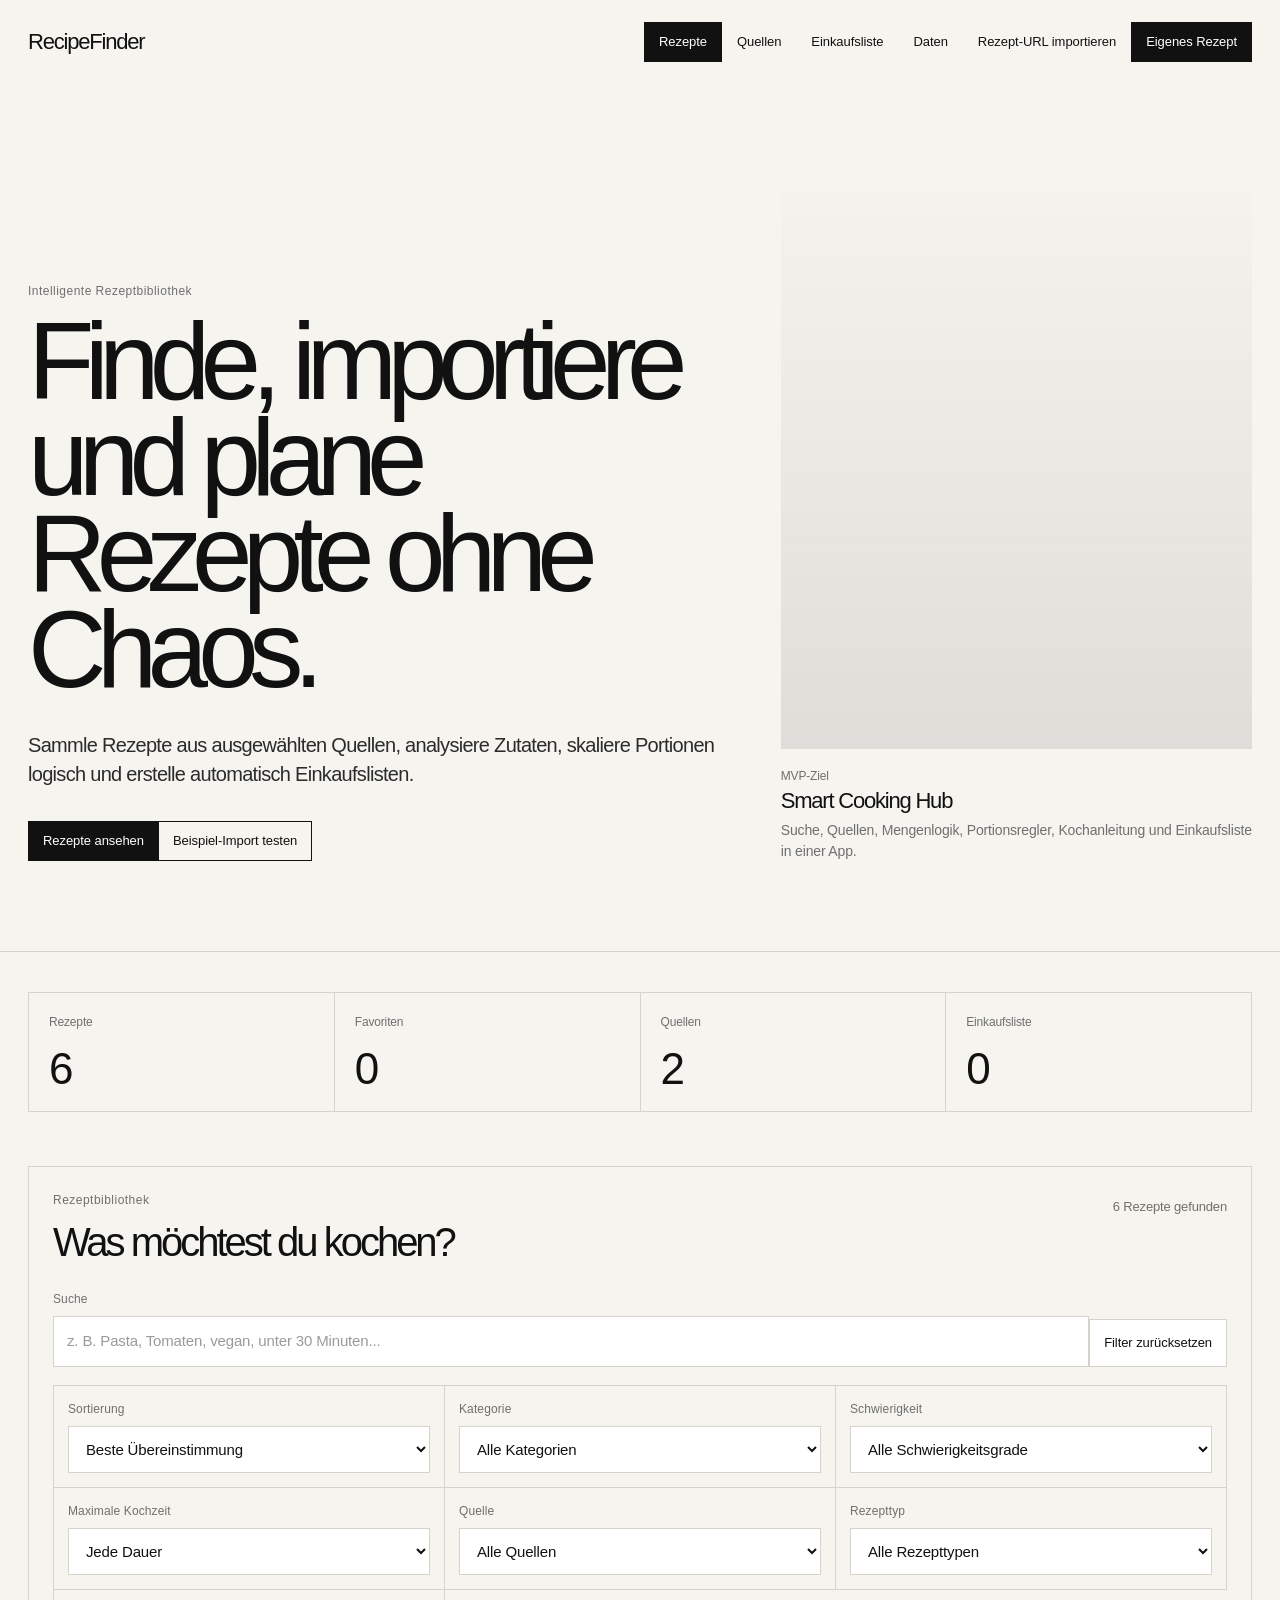
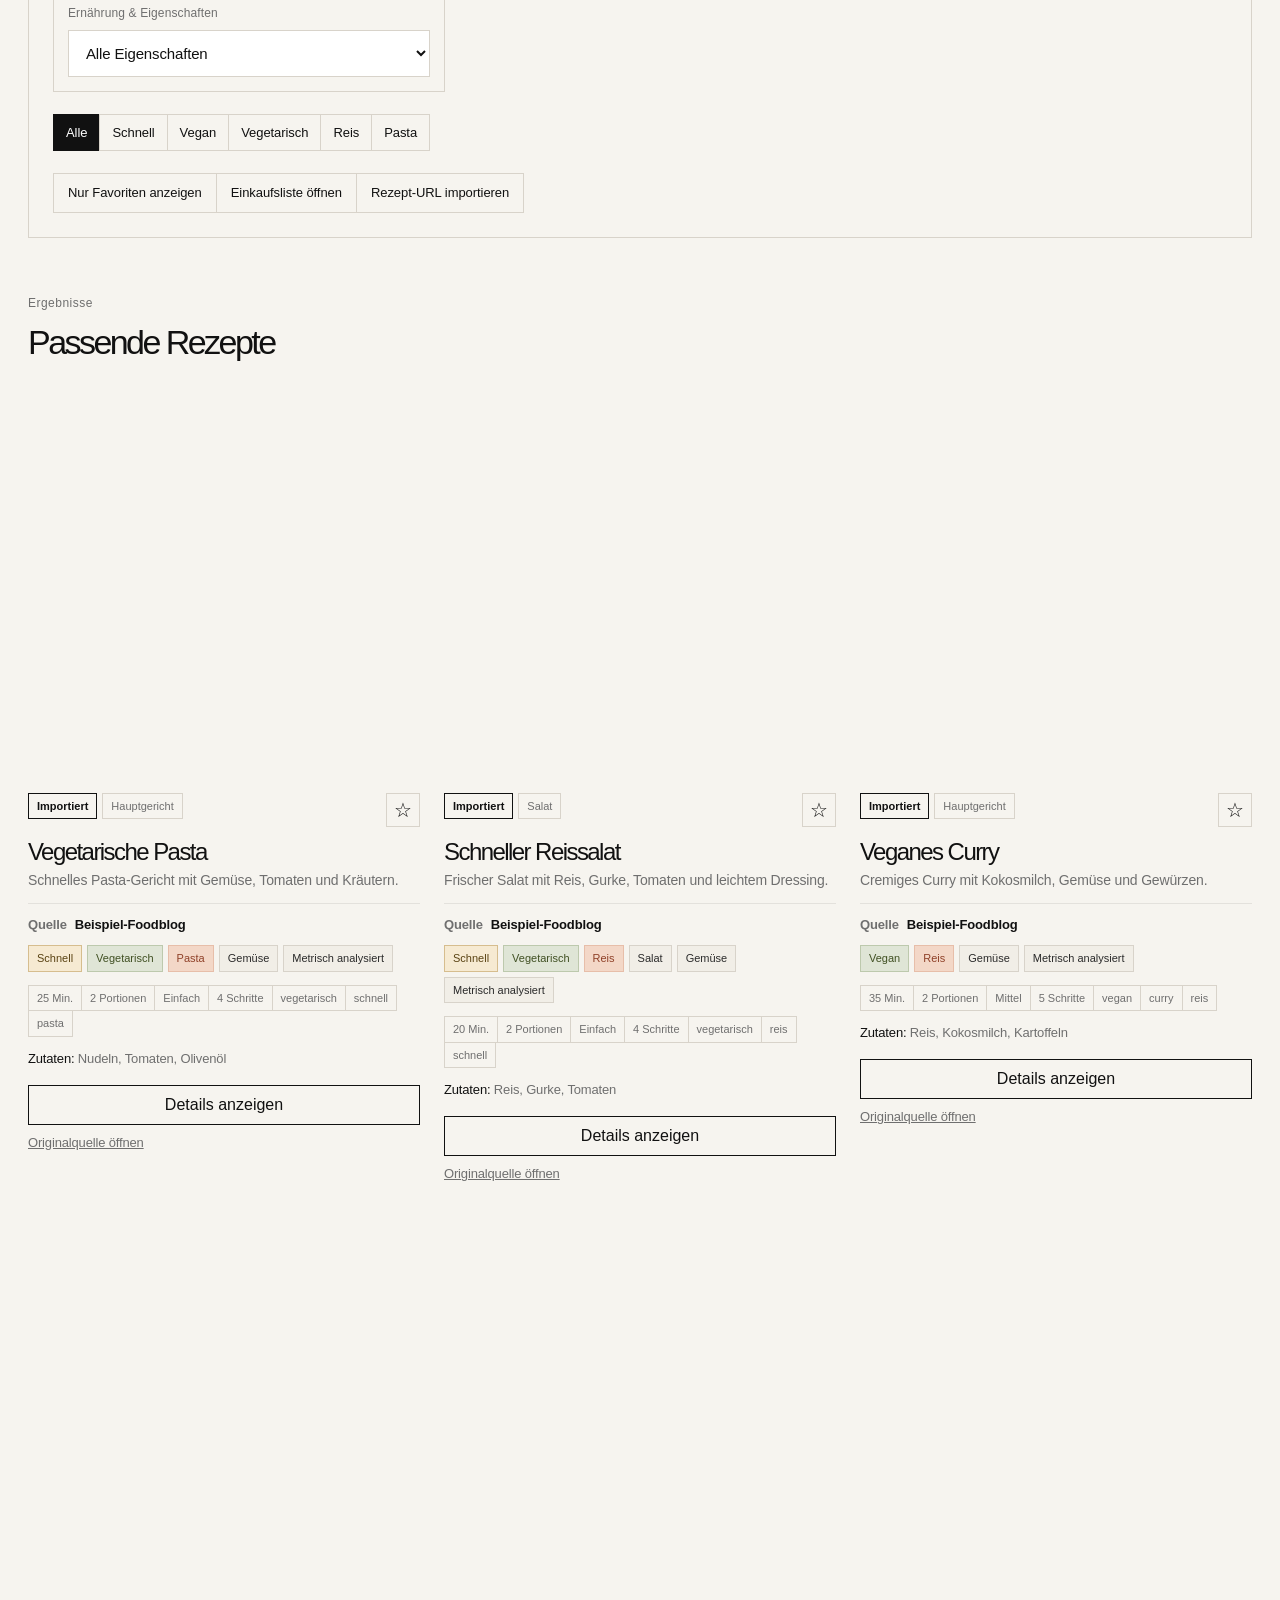
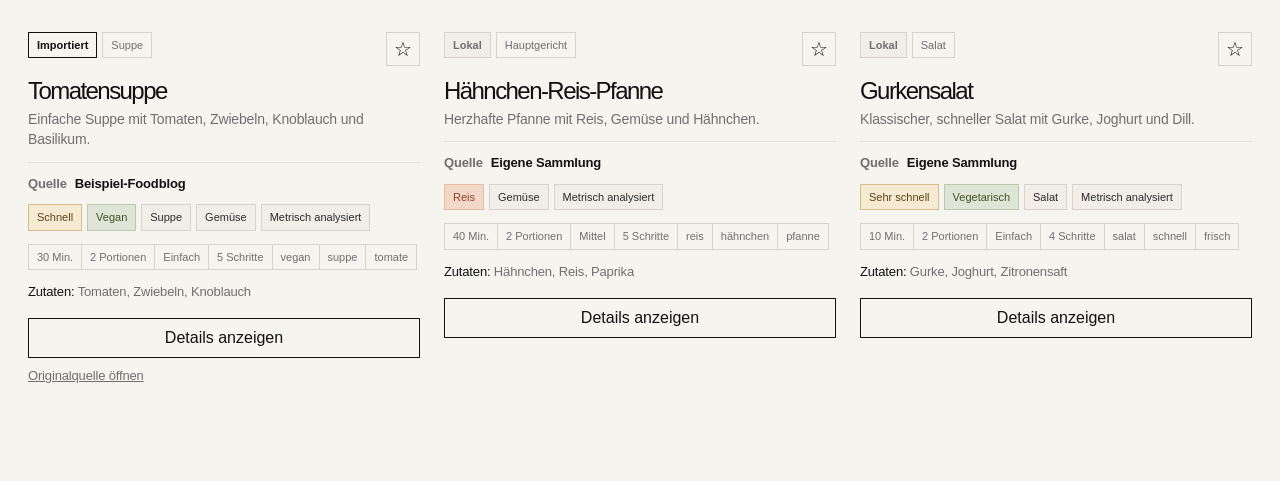
==== commit 700bf1d4: "Improve recipe sort options" ====
--- a/index.html
+++ b/index.html
@@ -145,10 +145,13 @@
           <label>
             Sortierung
             <select id="sortSelect">
-              <option value="relevance">Relevanz</option>
-              <option value="time">Kochzeit</option>
-              <option value="title">Alphabetisch</option>
+              <option value="relevance">Beste Übereinstimmung</option>
+              <option value="favorites">Favoriten zuerst</option>
+              <option value="recentImported">Neu importiert</option>
               <option value="newest">Neueste zuerst</option>
+              <option value="time">Kürzeste Kochzeit</option>
+              <option value="title">Alphabetisch A–Z</option>
+              <option value="source">Quelle A–Z</option>
             </select>
           </label>
 
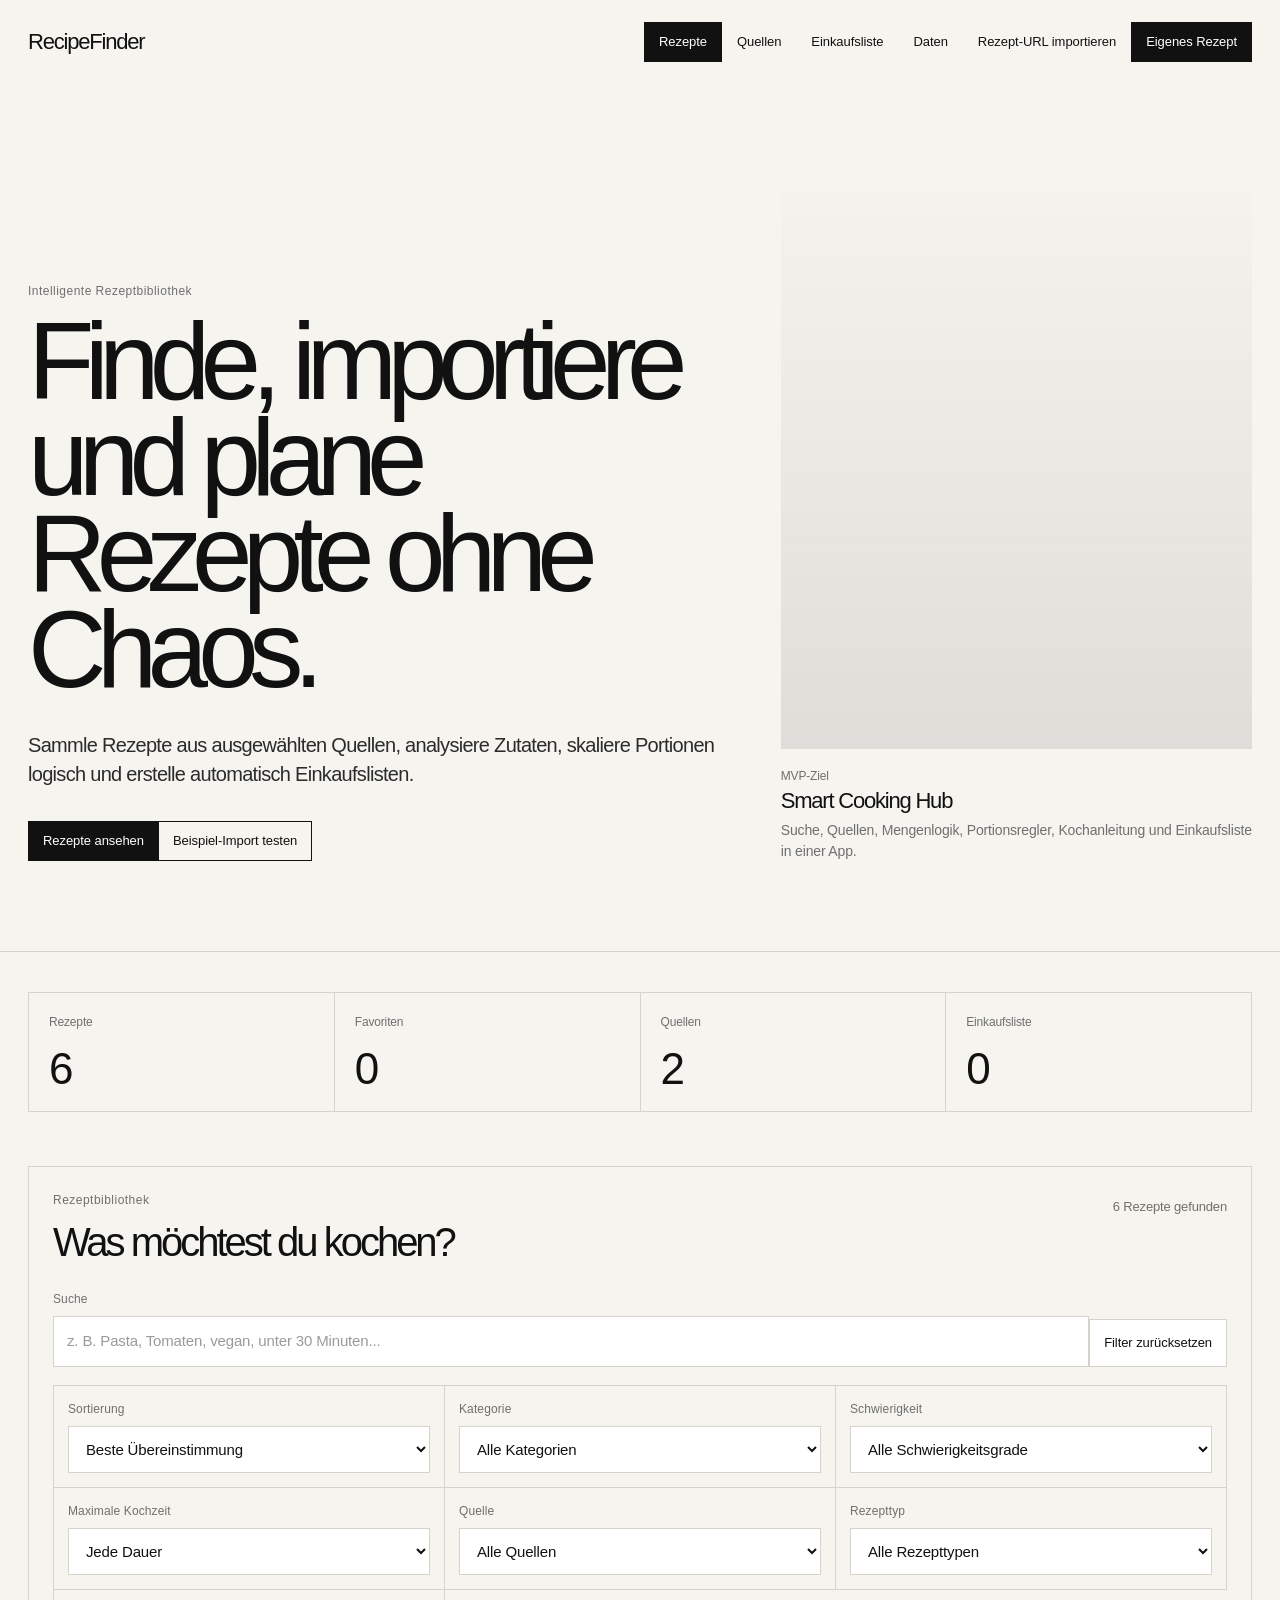
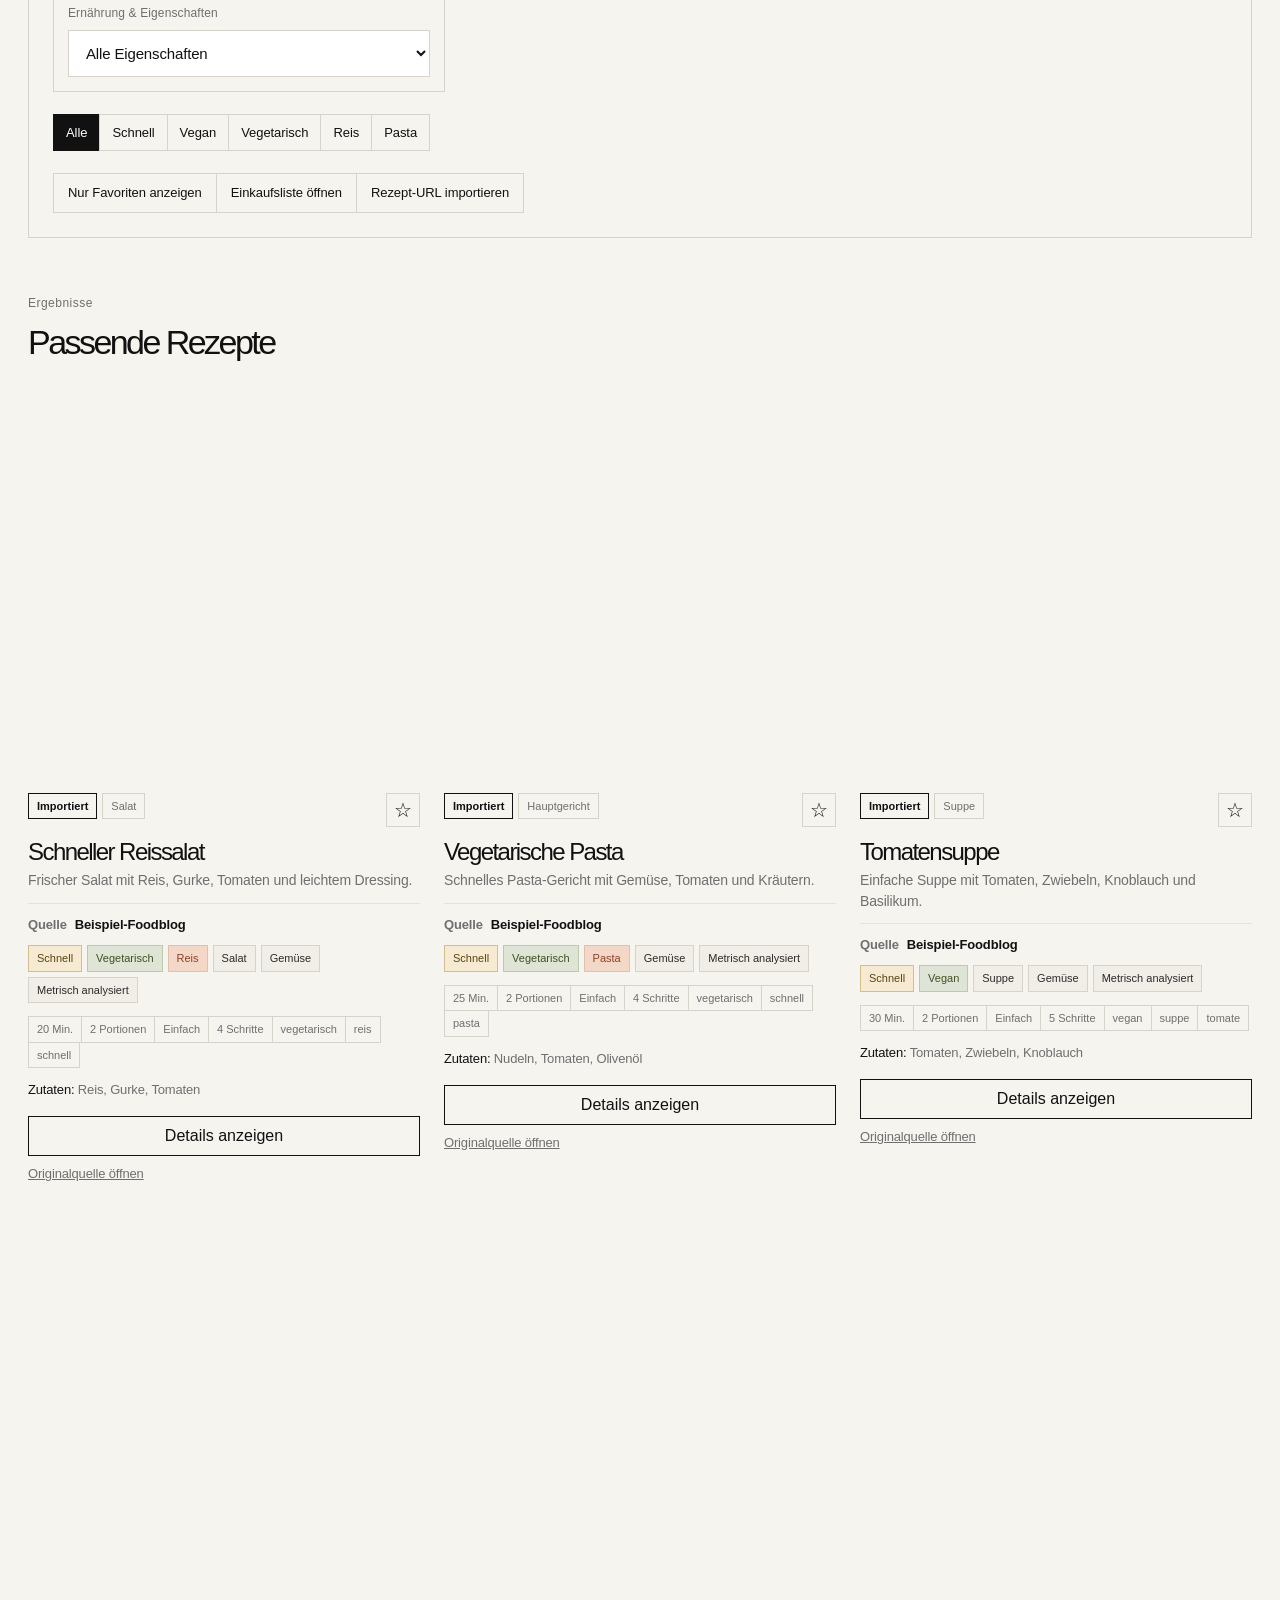
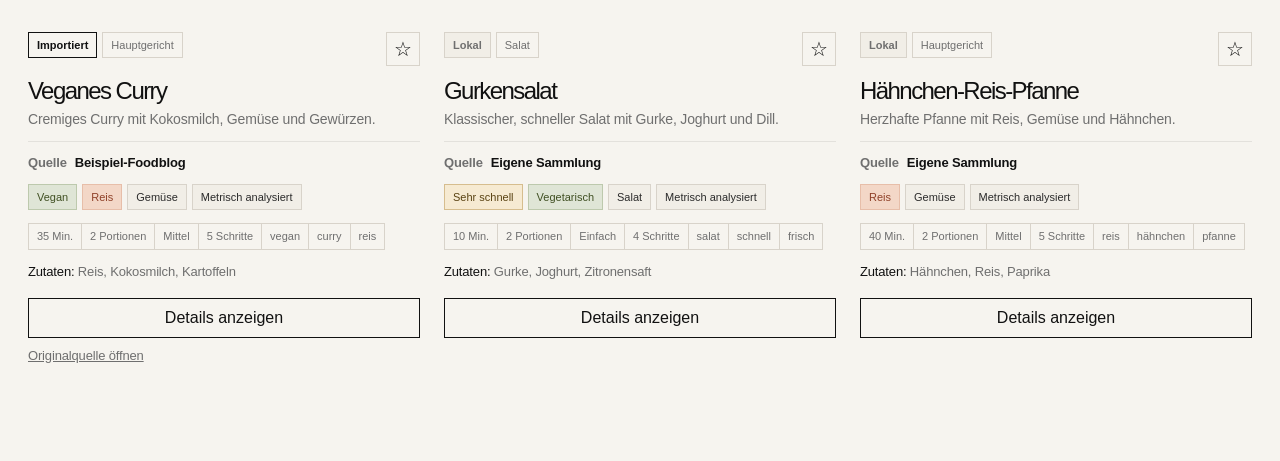
==== commit 61b7a977: "Ensure active filters script is loaded" ====
--- a/index.html
+++ b/index.html
@@ -824,4 +824,4 @@
   <script src="script.js"></script>
   <script src="active-filters.js"></script>
 </body>
-</html>+</html>
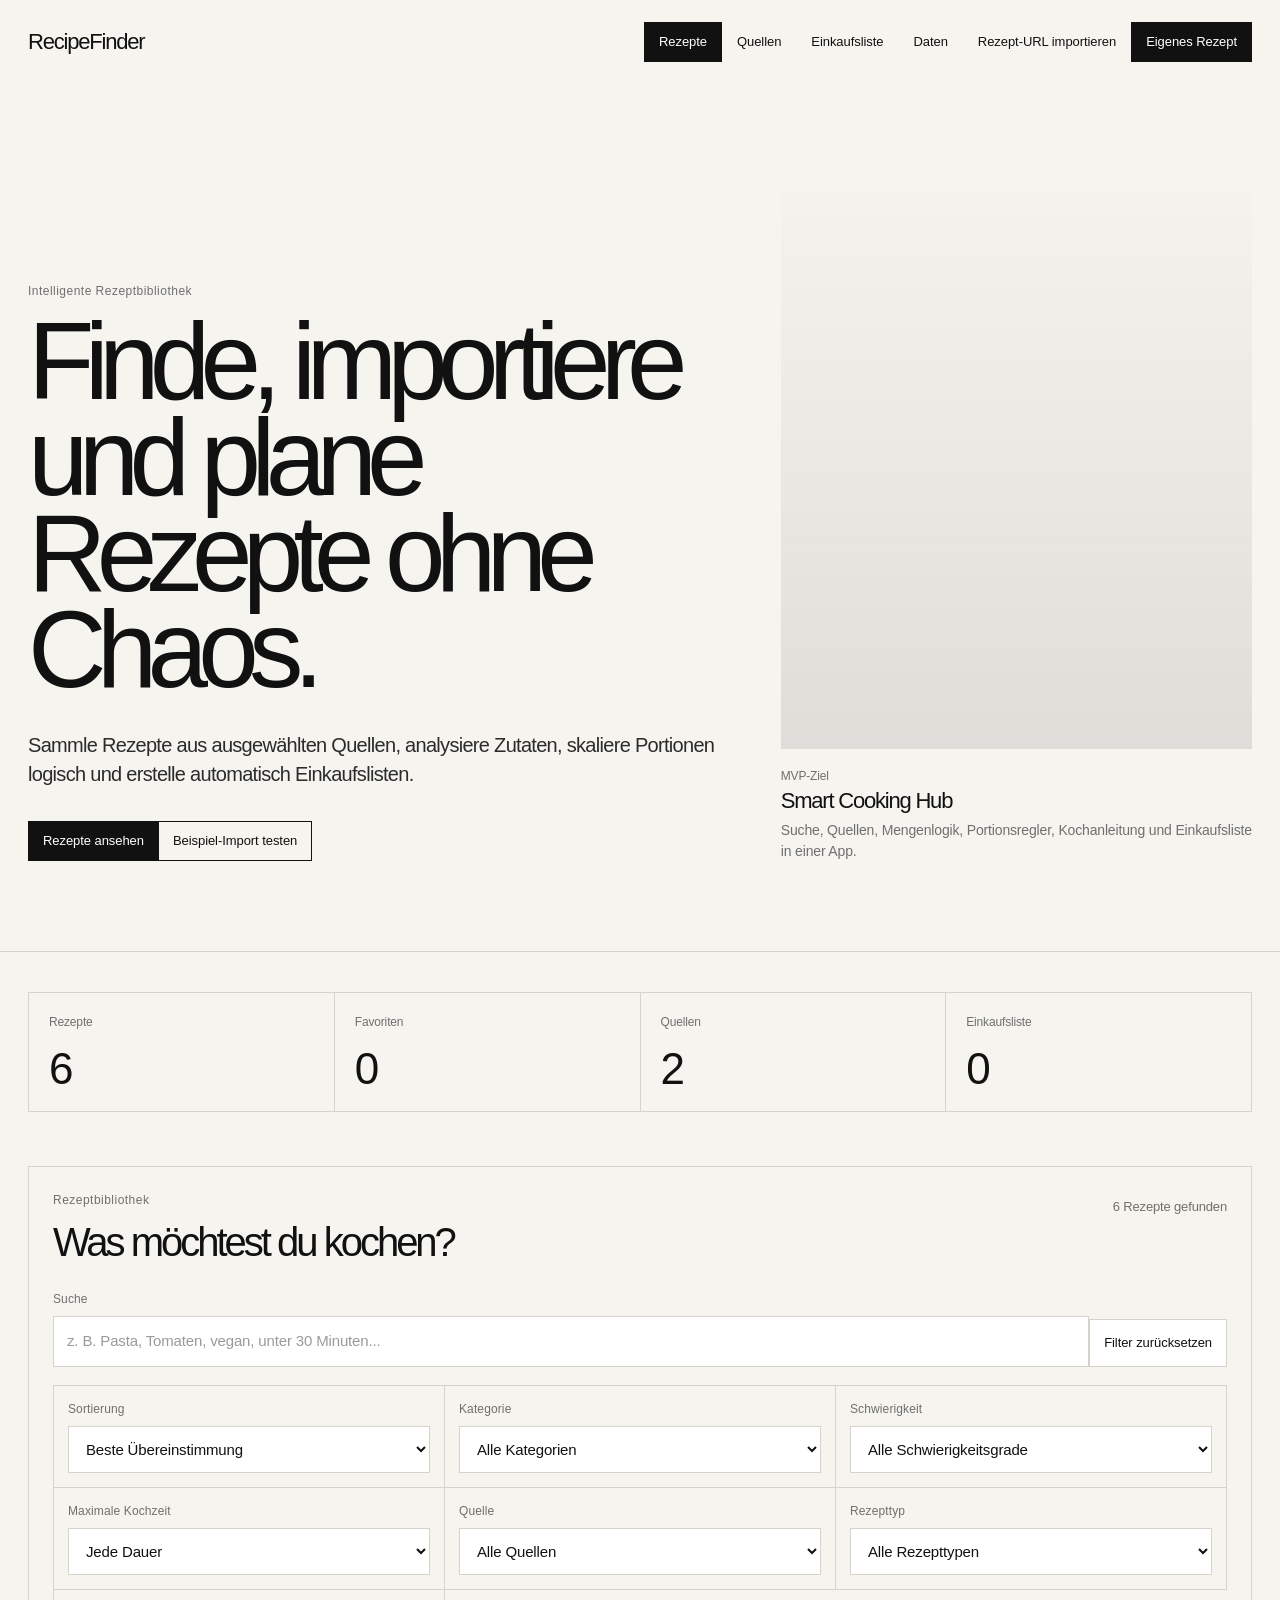
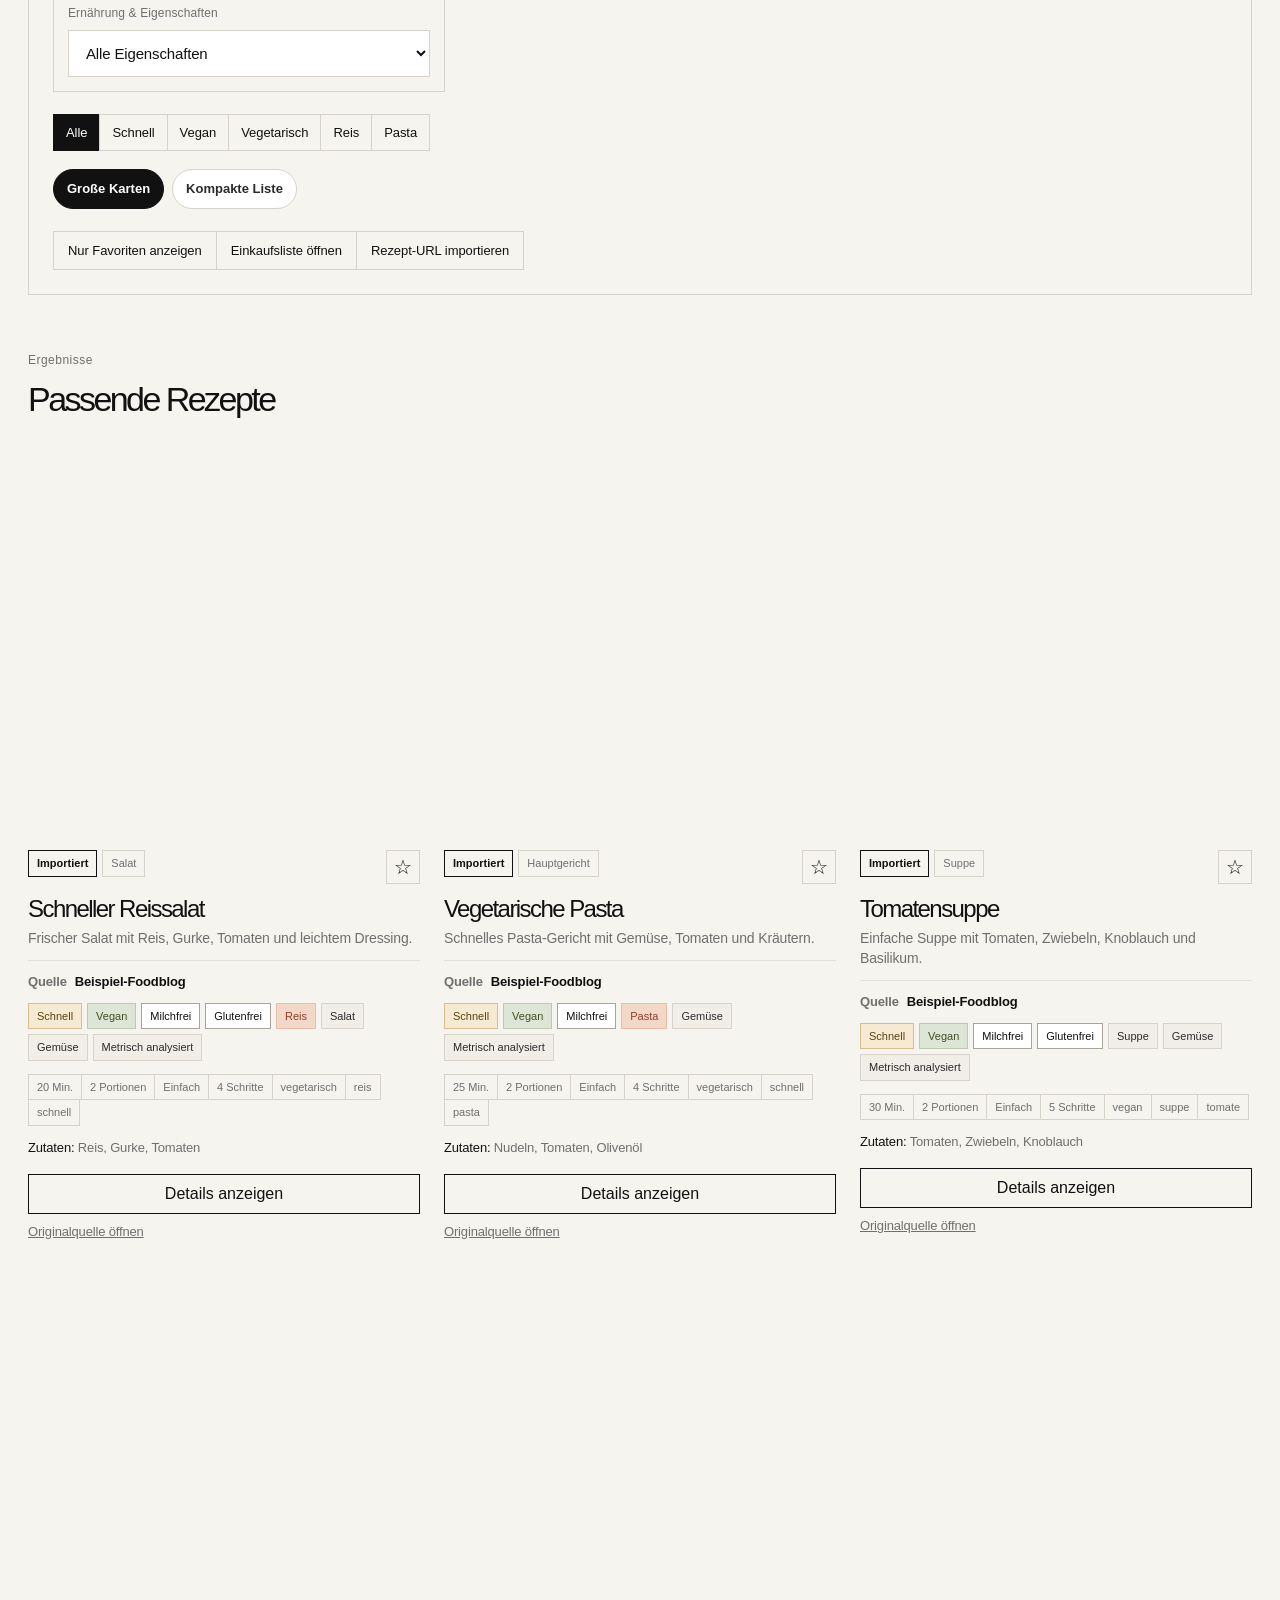
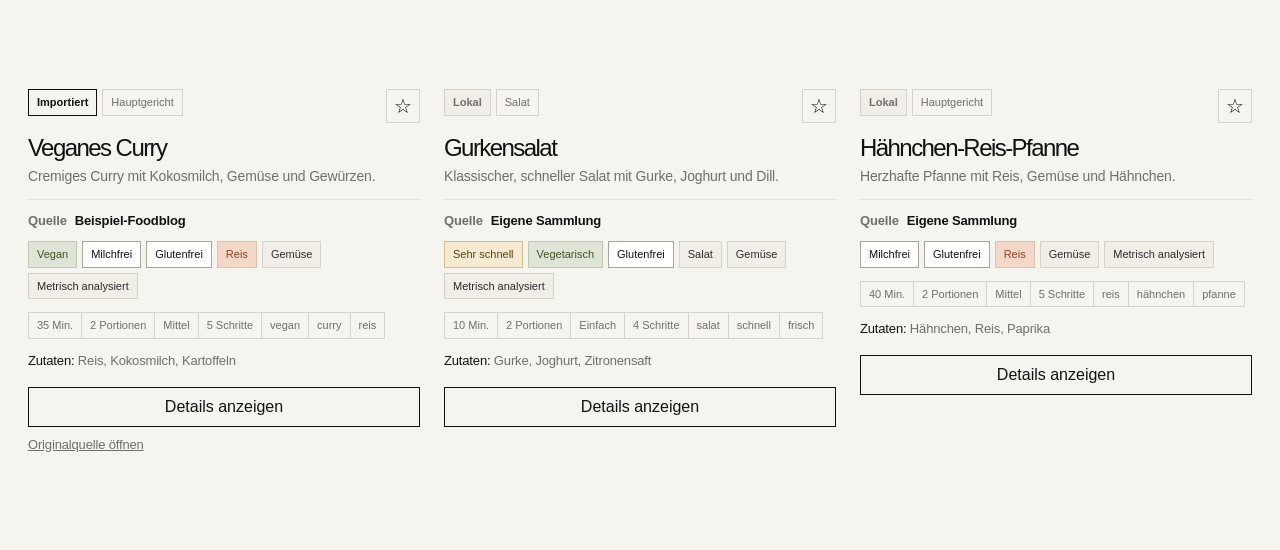
==== commit 3860f4f6: "Extend URL import form" ====
--- a/index.html
+++ b/index.html
@@ -812,6 +812,54 @@
           </span>
         </label>
 
+        <div class="form-grid">
+          <label>
+            Kategorie
+            <select id="recipeUrlCategoryInput">
+              <option value="Hauptgericht">Hauptgericht</option>
+              <option value="Salat">Salat</option>
+              <option value="Suppe">Suppe</option>
+              <option value="Dessert">Dessert</option>
+              <option value="Snack">Snack</option>
+            </select>
+          </label>
+
+          <label>
+            Schwierigkeit
+            <select id="recipeUrlDifficultyInput">
+              <option value="Einfach">Einfach</option>
+              <option value="Mittel">Mittel</option>
+              <option value="Schwer">Schwer</option>
+            </select>
+          </label>
+        </div>
+
+        <div class="form-grid">
+          <label>
+            Portionen
+            <input
+              id="recipeUrlServingsInput"
+              type="number"
+              min="1"
+              max="20"
+              value="2"
+              required
+            />
+          </label>
+
+          <label>
+            Kochzeit in Minuten
+            <input
+              id="recipeUrlTimeInput"
+              type="number"
+              min="1"
+              max="999"
+              value="30"
+              required
+            />
+          </label>
+        </div>
+
         <button class="submit-button" type="submit">
           URL-Import simulieren
         </button>
@@ -824,4 +872,4 @@
   <script src="script.js"></script>
   <script src="active-filters.js"></script>
 </body>
-</html>
+</html>
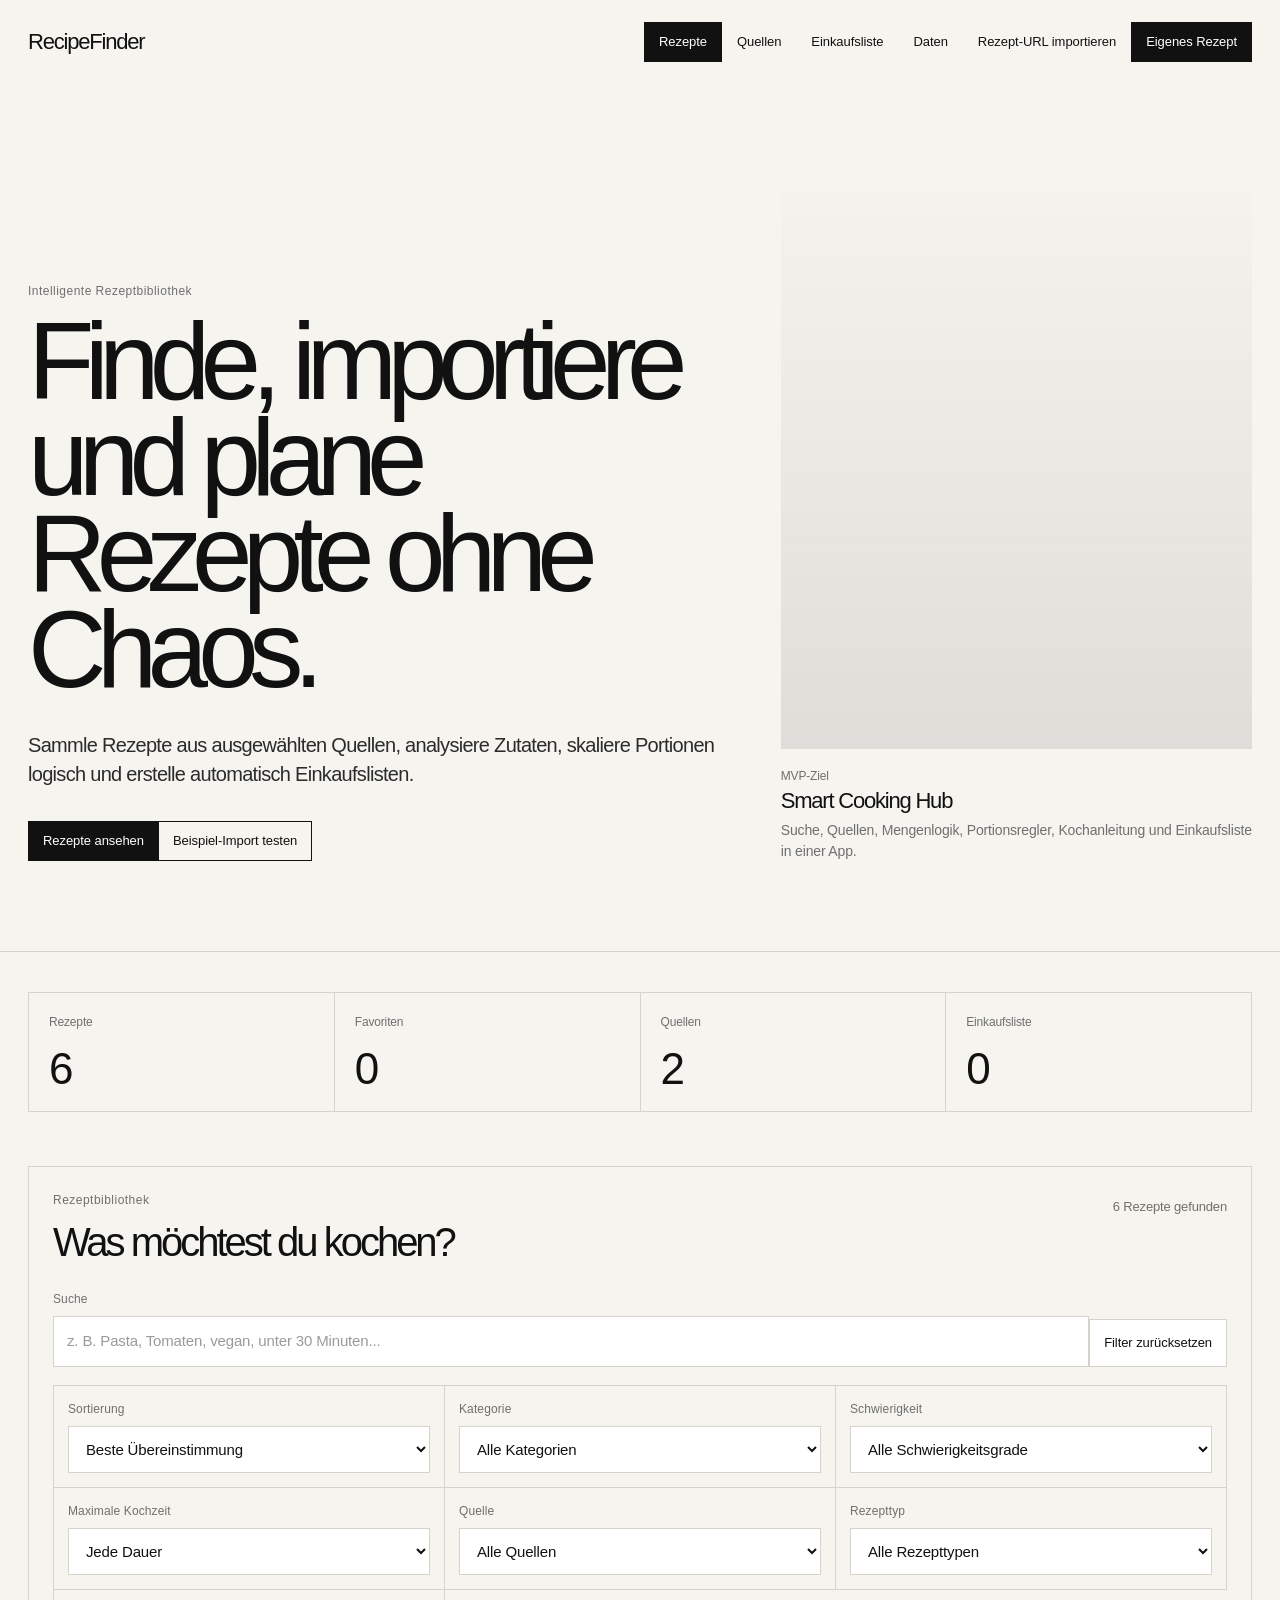
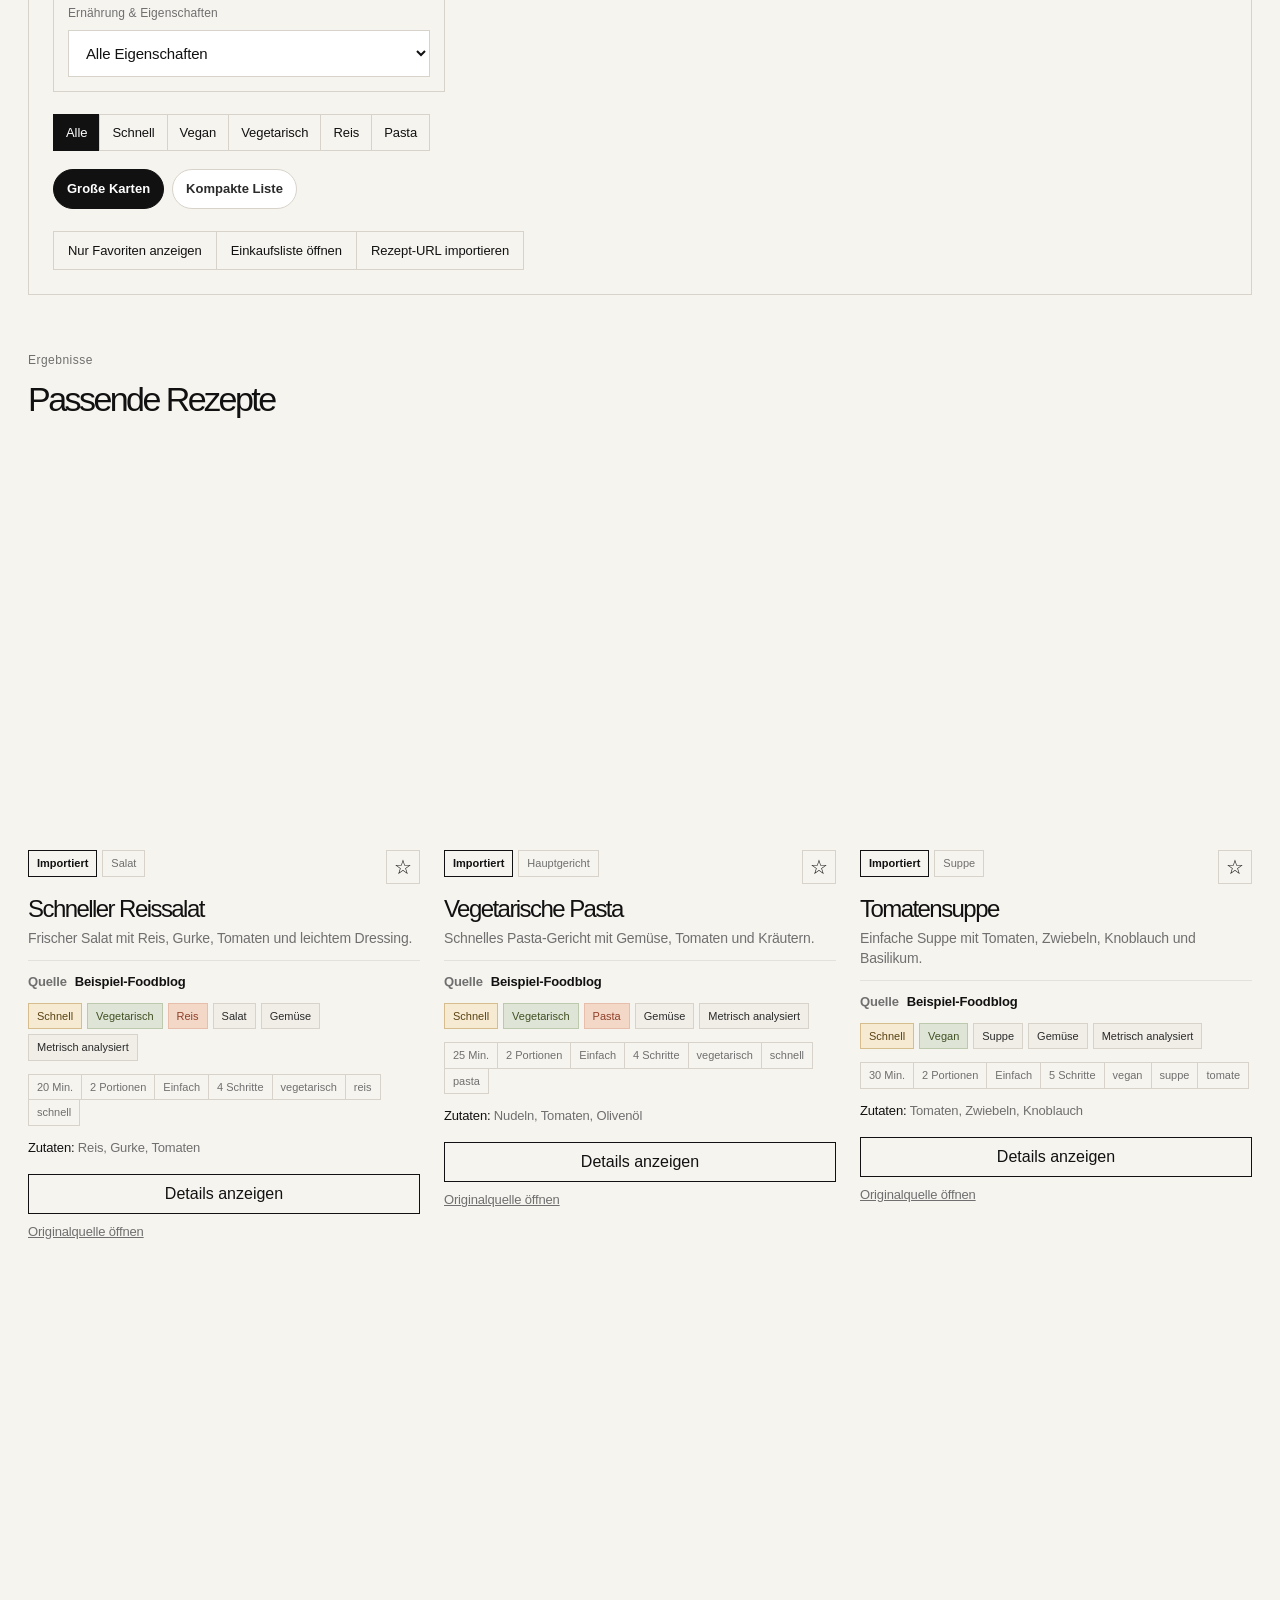
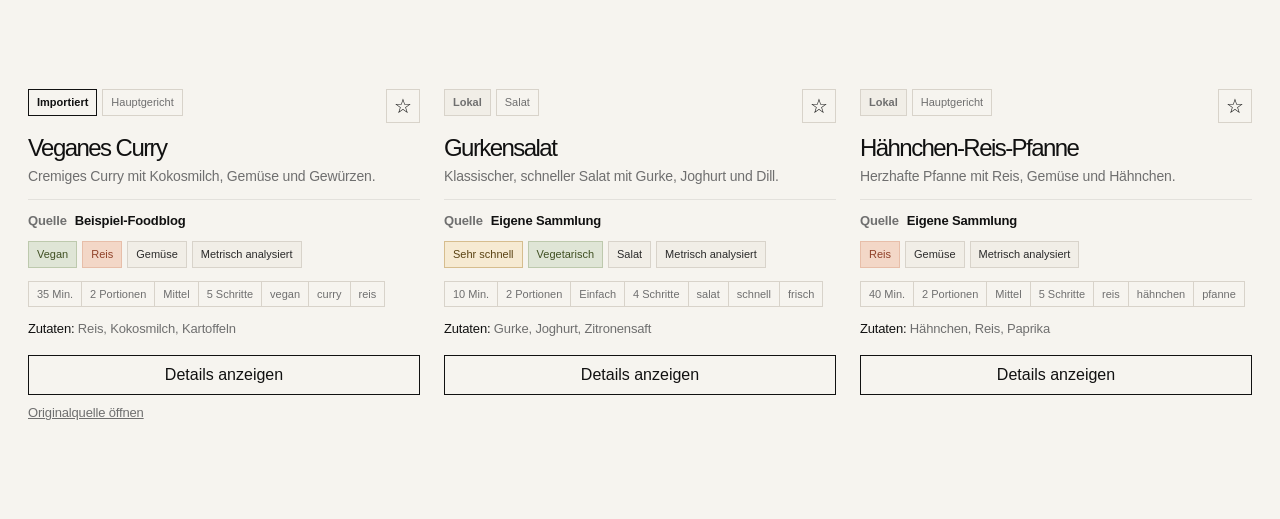
==== commit b02ca625: "Update index.html" ====
--- a/index.html
+++ b/index.html
@@ -206,7 +206,7 @@
           </label>
 
           <label>
-            Ernährung & Eigenschaften
+            Ernährung &amp; Eigenschaften
             <select id="featureFilterSelect">
               <option value="all">Alle Eigenschaften</option>
               <option value="vegan">Vegan</option>
@@ -776,17 +776,9 @@
       <h2 id="importUrlTitle">Rezept aus URL hinzufügen</h2>
 
       <p>
-        In diesem Browser-Prototyp wird der Import simuliert. Die App prüft die URL,
-        erstellt einen nachvollziehbaren Importstatus und speichert ein normalisiertes
-        Beispielrezept mit Original-Link.
+        Gib eine Rezept-URL ein – die App lädt die echten Zutaten und Zubereitungsschritte
+        direkt von der Webseite.
       </p>
-
-      <div class="notice-card">
-        <strong>Hinweis:</strong>
-        Echte Webseiten können erst mit einem Backend zuverlässig geladen werden.
-        Dafür braucht die App später einen Import-Service, der CORS, robots.txt,
-        strukturierte Rezeptdaten und rechtliche Vorgaben berücksichtigt.
-      </div>
 
       <form id="importUrlForm" class="recipe-form">
         <label>
@@ -808,7 +800,7 @@
           />
 
           <span class="form-help">
-            Wenn du nichts eingibst, erzeugt die App einen passenden Namen aus der URL.
+            Wenn du nichts eingibst, wird der Name automatisch aus der Seite übernommen.
           </span>
         </label>
 
@@ -861,7 +853,7 @@
         </div>
 
         <button class="submit-button" type="submit">
-          URL-Import simulieren
+          Rezept importieren
         </button>
       </form>
     </div>
@@ -870,6 +862,8 @@
   <div id="toast" class="toast hidden" role="status" aria-live="polite"></div>
 
   <script src="script.js"></script>
+  <script src="backend.js"></script>
   <script src="active-filters.js"></script>
+  <script src="sync.js"></script>
 </body>
-</html>+</html>
